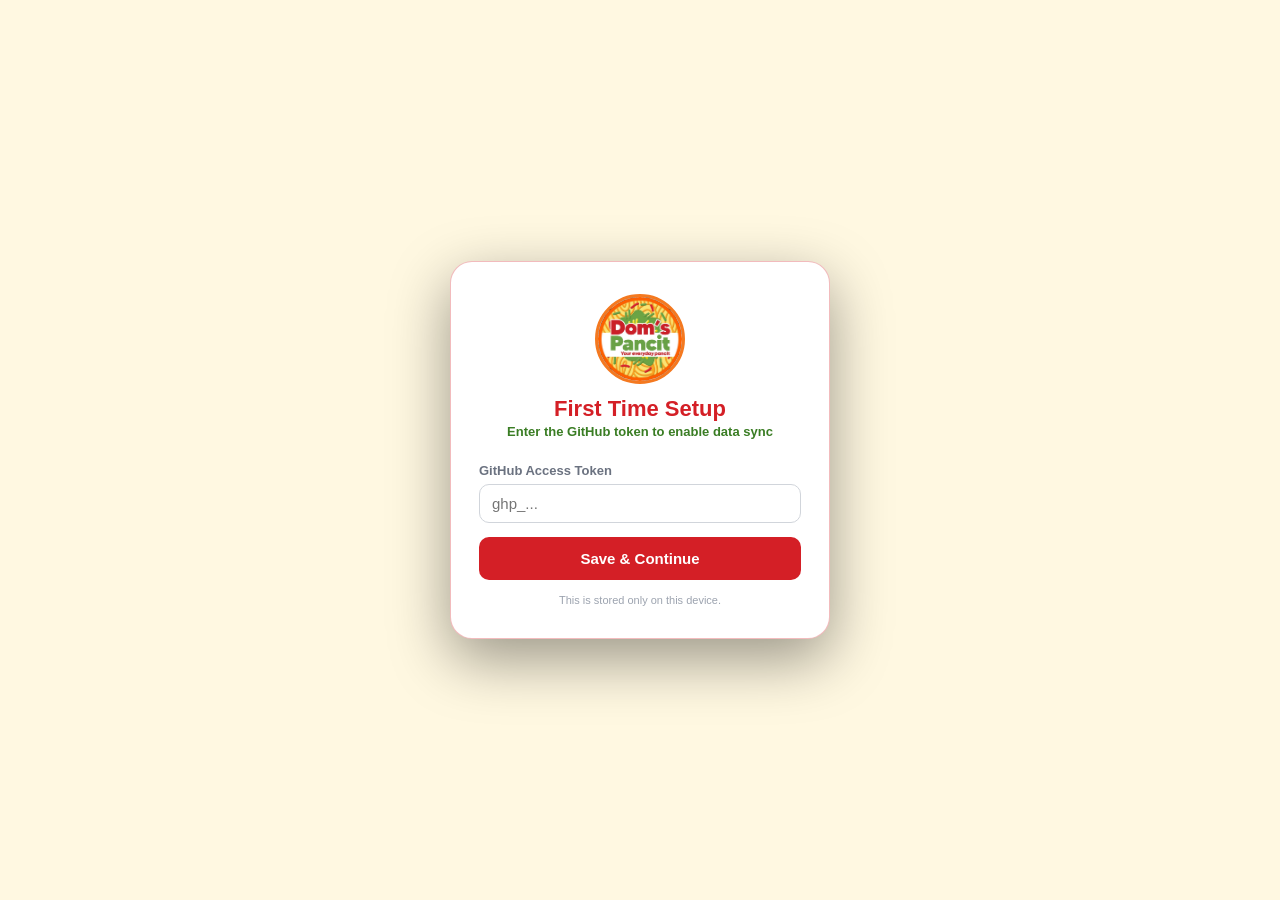
==== index.html @ 1d6b32de "Add files via upload" ====
<!DOCTYPE html>
<html lang="en">
<head>
<meta charset="UTF-8">
<meta name="viewport" content="width=device-width, initial-scale=1.0, maximum-scale=1.0">
<title>Dom's Pancit – POS System</title>
<style>
*{box-sizing:border-box;margin:0;padding:0}
:root{
  --red:#D41F26;--red-dark:#A8181E;--red-light:#FDEAEA;--red-text:#A8181E;
  --green:#3A7D24;--green-dark:#2A5C19;--green-light:#EBF5E6;--green-text:#2A5C19;
  --orange:#F47920;--orange-dark:#C75E0A;--orange-light:#FEF0E4;--orange-text:#C75E0A;
  --yellow:#FFF8E1;
  --bg:#FAFAF8;--surface:#FFFFFF;--border:#E5E7EB;--border-strong:#D1D5DB;
  --text:#1A1A1A;--text-2:#6B7280;--text-3:#9CA3AF;
  --radius:10px;--radius-lg:14px;
}
body{font-family:-apple-system,BlinkMacSystemFont,'Segoe UI',sans-serif;background:var(--bg);color:var(--text);font-size:15px;min-height:100vh}
.screen{display:none;min-height:100vh}
.screen.active{display:block}

/* LOGIN */
.login-wrap{display:flex;align-items:center;justify-content:center;min-height:100vh;padding:20px;background:var(--yellow)}
/* SPLASH SCREEN */
#screen-splash{position:fixed;inset:0;background:#e8580a;display:flex;flex-direction:column;align-items:center;justify-content:center;z-index:999}
.splash-banner{width:100%;max-width:780px;border-radius:14px;object-fit:cover;box-shadow:0 8px 40px rgba(0,0,0,.35);margin:0 auto}
.splash-login-btn{margin-top:36px;padding:16px 52px;background:#fff;color:var(--red);font-size:17px;font-weight:900;border:none;border-radius:50px;cursor:pointer;box-shadow:0 4px 20px rgba(0,0,0,.25);letter-spacing:.04em;transition:transform .15s,box-shadow .15s}
.splash-login-btn:hover{transform:scale(1.04);box-shadow:0 6px 28px rgba(0,0,0,.32)}
.splash-login-btn:active{transform:scale(.97)}

/* LOGIN MODAL OVERLAY */
.login-overlay{position:fixed;inset:0;display:none;align-items:center;justify-content:center;padding:20px;z-index:100;background:rgba(20,0,0,.55);backdrop-filter:blur(6px);opacity:0;pointer-events:none;transition:opacity .3s ease}
.login-overlay.show{display:flex;opacity:1;pointer-events:all}
.login-box{background:var(--surface);border-radius:22px;border:1.5px solid rgba(212,31,38,.3);padding:32px 28px;width:100%;max-width:380px;box-shadow:0 0 0 0 rgba(212,31,38,0),0 20px 60px rgba(0,0,0,.4);animation:none;transition:box-shadow .3s ease}
.login-overlay.show .login-box{box-shadow:0 0 30px 6px rgba(212,31,38,.35),0 20px 60px rgba(0,0,0,.4)}
.login-bg{position:fixed;inset:0;background:var(--red);z-index:0}
.login-bg-inner{position:absolute;inset:0;background:radial-gradient(circle at 60% 35%, #f47920 0%, #d41f26 45%, #8b1014 100%);opacity:.85}

.logo-img{width:90px;height:90px;border-radius:50%;object-fit:cover;border:3px solid var(--orange);display:block;margin:0 auto 12px}
.login-title{font-size:22px;font-weight:800;color:var(--red);text-align:center;margin-bottom:2px}
.login-sub{font-size:13px;color:var(--green);text-align:center;font-weight:600;margin-bottom:24px}
.role-tabs{display:flex;gap:6px;margin-bottom:20px;background:var(--bg);border-radius:var(--radius);padding:4px}
.role-tab{flex:1;padding:8px;text-align:center;font-size:13px;font-weight:600;border-radius:8px;cursor:pointer;color:var(--text-2);transition:.15s}
.role-tab.active{background:var(--surface);color:var(--red);box-shadow:0 1px 3px rgba(0,0,0,.1)}
.field{margin-bottom:14px}
.field label{display:block;font-size:13px;font-weight:600;color:var(--text-2);margin-bottom:6px}
.field select,.field input{width:100%;padding:10px 12px;border:1.5px solid var(--border-strong);border-radius:var(--radius);font-size:15px;background:var(--surface);color:var(--text);outline:none;transition:.15s}
.field select:focus,.field input:focus{border-color:var(--orange);box-shadow:0 0 0 3px rgba(244,121,32,.12)}
.btn{width:100%;padding:13px;border-radius:var(--radius);border:none;font-size:15px;font-weight:700;cursor:pointer;transition:.15s}
.btn-primary{background:var(--red);color:#fff}
.btn-primary:hover{background:var(--red-dark)}
.btn-green{background:var(--green);color:#fff}
.btn-green:hover{background:var(--green-dark)}
.btn-ghost{background:transparent;border:1.5px solid var(--border-strong);color:var(--text-2)}
.btn-ghost:hover{background:var(--bg)}
.btn-sm{width:auto;padding:8px 16px;font-size:13px;font-weight:600}
.err{font-size:13px;color:var(--red-text);background:var(--red-light);border-radius:8px;padding:8px 12px;margin-top:10px;display:none;border-left:3px solid var(--red)}

/* TOPBAR */
.topbar{background:var(--red);padding:10px 16px;display:flex;align-items:center;justify-content:space-between;position:sticky;top:0;z-index:10}
.topbar-owner{background:var(--green)}
.topbar-left{display:flex;align-items:center;gap:10px}
.topbar-logo-img{width:36px;height:36px;border-radius:50%;object-fit:cover;border:2px solid rgba(255,255,255,.5);flex-shrink:0}
.topbar-name{font-size:15px;font-weight:800;color:#fff}
.topbar-branch{font-size:12px;background:rgba(255,255,255,.2);color:#fff;padding:3px 10px;border-radius:20px;font-weight:600}
.topbar-right{display:flex;align-items:center;gap:8px}
.logout-btn{font-size:12px;color:rgba(255,255,255,.8);cursor:pointer;padding:5px 10px;border-radius:8px;border:1px solid rgba(255,255,255,.3)}
.logout-btn:hover{background:rgba(255,255,255,.15)}

/* PAGE CONTENT */
.page-content{padding:16px;max-width:700px;margin:0 auto;padding-bottom:88px}

/* TABS */
.tab-bar{display:flex;gap:0;background:var(--bg);border-radius:var(--radius);padding:4px;margin-bottom:20px;border:1px solid var(--border)}
.tab{flex:1;padding:9px 6px;text-align:center;font-size:13px;font-weight:600;border-radius:8px;cursor:pointer;color:var(--text-2);transition:.15s}
.tab.active{background:var(--surface);color:var(--red);box-shadow:0 1px 3px rgba(0,0,0,.08)}
.tab-owner.active{color:var(--green)}

/* SECTION */
.section-label{font-size:11px;font-weight:700;letter-spacing:.07em;color:var(--orange-text);text-transform:uppercase;margin:20px 0 8px;display:flex;align-items:center;gap:6px}
.section-label::before{content:'';display:inline-block;width:3px;height:12px;background:var(--orange);border-radius:2px}
.card{background:var(--surface);border:1px solid var(--border);border-radius:var(--radius-lg);padding:16px;margin-bottom:12px}
.card-title{font-size:14px;font-weight:700;margin-bottom:12px;color:var(--text)}

/* PRODUCT GRID */
.product-grid{display:grid;grid-template-columns:repeat(auto-fill,minmax(110px,1fr));gap:8px}
.prod-cell{border:1.5px solid var(--border);border-radius:var(--radius);padding:10px 8px;text-align:center;background:var(--surface);transition:.15s}
.prod-cell:focus-within{border-color:var(--orange);background:var(--orange-light)}
.prod-cell label{display:block;font-size:11px;color:var(--text-2);margin-bottom:6px;line-height:1.3;min-height:28px;font-weight:600}
.prod-cell input{width:100%;text-align:center;padding:6px 4px;border:1px solid var(--border-strong);border-radius:8px;font-size:18px;font-weight:700;color:var(--text);background:var(--bg);outline:none}
.prod-cell input:focus{border-color:var(--orange);background:var(--surface)}

/* MONEY ROW */
.money-grid{display:grid;grid-template-columns:1fr 1fr;gap:10px}
.money-field{background:var(--bg);border-radius:var(--radius);padding:10px 12px;border:1px solid var(--border)}
.money-field label{font-size:12px;color:var(--text-2);font-weight:600;display:block;margin-bottom:4px}
.money-field input{width:100%;background:transparent;border:none;font-size:18px;font-weight:700;color:var(--text);outline:none}

/* EXPENSE ROWS */
.exp-row{display:flex;align-items:center;gap:8px;margin-bottom:8px}
.exp-row input[type=text]{flex:1;padding:8px 10px;border:1px solid var(--border);border-radius:8px;font-size:14px;background:var(--surface);color:var(--text)}
.exp-row input[type=number]{width:110px;padding:8px 10px;border:1px solid var(--border);border-radius:8px;font-size:14px;background:var(--surface);color:var(--text);text-align:right}
.exp-del{width:30px;height:30px;border-radius:8px;border:1px solid var(--border);background:transparent;color:var(--text-3);cursor:pointer;font-size:18px;display:flex;align-items:center;justify-content:center;flex-shrink:0}
.exp-del:hover{background:var(--red-light);color:var(--red);border-color:var(--red)}
.add-btn{font-size:13px;color:var(--green);cursor:pointer;padding:7px 12px;border-radius:8px;border:1.5px dashed var(--green);background:var(--green-light);display:inline-block;margin-top:4px;font-weight:600}

/* SUBMIT */
.submit-bar{position:fixed;bottom:0;left:0;right:0;background:var(--surface);border-top:2px solid var(--orange-light);padding:12px 16px;z-index:10}
.submit-bar .btn{max-width:700px;margin:0 auto;display:block}

/* BILAO AUTO GRID */
.bilao-auto-grid{display:grid;grid-template-columns:repeat(4,1fr);gap:8px}
.bilao-auto-cell{background:var(--green-light);border:1px solid rgba(58,125,36,.2);border-radius:var(--radius);padding:10px 8px;text-align:center;transition:.2s}
.bilao-auto-cell.has-qty{background:var(--green-light);border-color:var(--green)}
.bac-size{font-size:12px;font-weight:700;color:var(--green-text);margin-bottom:4px}
.bac-qty{font-size:22px;font-weight:800;color:var(--green-dark)}
.bac-detail{font-size:10px;color:var(--text-2);margin-top:2px;line-height:1.3}

/* LIVE BILAO SUMMARY (old - keep for compat) */
.bilao-summary{background:var(--green-light);border:1px solid rgba(58,125,36,.2);border-radius:var(--radius);padding:10px 14px;margin-top:10px;display:none}
.bilao-summary-row{display:flex;justify-content:space-between;font-size:13px;padding:2px 0}
.bilao-summary-row.total{font-weight:700;font-size:14px;border-top:1px solid rgba(58,125,36,.2);margin-top:4px;padding-top:6px;color:var(--green-text)}

/* CHECK & BALANCE */
.check-balance-row{display:flex;gap:10px;margin-top:12px;padding-top:12px;border-top:1.5px dashed var(--border-strong);flex-wrap:wrap}
.cb-item{flex:1;min-width:100px;background:var(--bg);border-radius:var(--radius);padding:8px 12px;border:1px solid var(--border)}
.cb-label{font-size:11px;font-weight:600;color:var(--text-2);display:block;margin-bottom:3px}
.cb-val{font-size:16px;font-weight:700;color:var(--text)}
.cb-val.balanced{color:var(--green-text)}
.cb-val.unbalanced{color:var(--red-text)}
.live-totals{background:var(--yellow);border:1px solid var(--border);border-radius:var(--radius-lg);padding:14px;margin-bottom:80px}
.live-totals-title{font-size:12px;font-weight:700;color:var(--orange-text);text-transform:uppercase;letter-spacing:.05em;margin-bottom:8px}
.live-totals-grid{display:grid;grid-template-columns:1fr 1fr;gap:8px}
.live-total-item{background:var(--surface);border-radius:var(--radius);padding:8px 10px}
.live-total-lbl{font-size:11px;color:var(--text-2);font-weight:600}
.live-total-val{font-size:16px;font-weight:800;color:var(--text);margin-top:2px}

/* METRIC CARDS */
.metrics-grid{display:grid;grid-template-columns:repeat(2,1fr);gap:10px;margin-bottom:16px}
.metric-card{background:var(--surface);border:1px solid var(--border);border-radius:var(--radius-lg);padding:14px}
.metric-card.red{background:var(--red-light);border-color:rgba(212,31,38,.15)}
.metric-card.green{background:var(--green-light);border-color:rgba(58,125,36,.15)}
.metric-card.orange{background:var(--orange-light);border-color:rgba(244,121,32,.15)}
.metric-lbl{font-size:11px;font-weight:700;margin-bottom:4px;letter-spacing:.04em}
.metric-card.red .metric-lbl{color:var(--red-text)}
.metric-card.green .metric-lbl{color:var(--green-text)}
.metric-card.orange .metric-lbl{color:var(--orange-text)}
.metric-val{font-size:22px;font-weight:800;color:var(--text)}
.metric-card.red .metric-val{color:var(--red-dark)}
.metric-card.green .metric-val{color:var(--green-dark)}
.metric-card.orange .metric-val{color:var(--orange-dark)}
.metric-sub{font-size:12px;color:var(--text-3);margin-top:2px}

/* FILTER */
.filter-row{display:flex;gap:8px;flex-wrap:wrap;margin-bottom:16px}
.filter-row select,.filter-row input{padding:8px 10px;border:1.5px solid var(--border-strong);border-radius:var(--radius);font-size:13px;background:var(--surface);color:var(--text);outline:none;flex:1;min-width:110px}
.filter-row select:focus,.filter-row input:focus{border-color:var(--orange)}

/* TABLE */
.data-table{width:100%;border-collapse:collapse;font-size:13px}
.data-table th{padding:8px 10px;text-align:left;font-size:11px;font-weight:700;letter-spacing:.05em;color:var(--text-3);text-transform:uppercase;border-bottom:2px solid var(--border);background:var(--bg)}
.data-table td{padding:10px;border-bottom:1px solid var(--border)}
.data-table tr:last-child td{border-bottom:none}
.data-table tr:hover td{background:var(--yellow)}
.data-table td:last-child{text-align:right;font-weight:700}
.badge{display:inline-block;padding:3px 9px;border-radius:20px;font-size:11px;font-weight:700}
.badge-red{background:var(--red-light);color:var(--red-text)}
.badge-green{background:var(--green-light);color:var(--green-text)}
.badge-orange{background:var(--orange-light);color:var(--orange-text)}

/* BAR CHART */
.bar-chart{margin-top:4px}
.bar-row{display:flex;align-items:center;gap:8px;margin-bottom:9px}
.bar-label{font-size:12px;color:var(--text-2);width:95px;flex-shrink:0;overflow:hidden;text-overflow:ellipsis;white-space:nowrap;font-weight:600}
.bar-track{flex:1;height:22px;background:var(--bg);border-radius:20px;overflow:hidden;border:1px solid var(--border)}
.bar-fill{height:100%;background:linear-gradient(90deg,var(--green),var(--orange));border-radius:20px;transition:.4s}
.bar-val{font-size:12px;font-weight:700;color:var(--text-2);width:54px;text-align:right;flex-shrink:0}

/* SUMMARY */
.summary-row{display:flex;justify-content:space-between;padding:8px 0;border-bottom:1px solid var(--border);font-size:14px}
.summary-row:last-child{border-bottom:none}
.summary-row.total{font-weight:800;font-size:15px;color:var(--red)}
.summary-row .lbl{color:var(--text-2);font-weight:500}
.summary-row.total .lbl{color:var(--red)}

/* MODAL */
.modal-overlay{position:fixed;inset:0;background:rgba(0,0,0,.5);z-index:100;display:none;align-items:center;justify-content:center;padding:20px}
.modal-overlay.show{display:flex}
.modal{background:var(--surface);border-radius:20px;padding:28px 24px;width:100%;max-width:340px;text-align:center;border-top:4px solid var(--green)}
.modal-icon{width:60px;height:60px;border-radius:50%;background:var(--green-light);margin:0 auto 16px;display:flex;align-items:center;justify-content:center;border:2px solid var(--green)}
.modal-icon svg{width:28px;height:28px;stroke:var(--green);fill:none;stroke-width:3;stroke-linecap:round;stroke-linejoin:round}
.modal-title{font-size:20px;font-weight:800;color:var(--green);margin-bottom:6px}
.modal-sub{font-size:14px;color:var(--text-2);margin-bottom:20px;line-height:1.5}

/* RANGE TABS */
.range-tabs{display:flex;gap:6px;flex-wrap:wrap;margin-bottom:12px}
.range-tab{padding:7px 14px;border-radius:20px;font-size:13px;font-weight:600;cursor:pointer;border:1.5px solid var(--border-strong);color:var(--text-2);background:var(--surface)}
.range-tab.active{background:var(--red);color:#fff;border-color:var(--red)}

/* DASHBOARD BRANCH FILTER */
.dbf-btn{padding:6px 14px;border-radius:20px;font-size:13px;font-weight:600;cursor:pointer;border:1.5px solid var(--border-strong);color:var(--text-2);background:var(--surface);transition:.15s}
.dbf-btn:hover{border-color:var(--green);color:var(--green)}
.dbf-active{background:var(--green)!important;color:#fff!important;border-color:var(--green)!important}

/* BRANCH CARDS */
.branch-cards{display:grid;grid-template-columns:repeat(auto-fill,minmax(180px,1fr));gap:10px;margin-bottom:16px}
.branch-card{background:var(--surface);border:1.5px solid var(--border);border-radius:var(--radius-lg);padding:14px;transition:.15s}
.branch-card:hover{border-color:var(--orange);box-shadow:0 2px 12px rgba(244,121,32,.1)}
.branch-dot{width:10px;height:10px;border-radius:50%;margin-bottom:8px}
.branch-dot-0{background:var(--red)}
.branch-dot-1{background:var(--green)}
.branch-dot-2{background:var(--orange)}
.branch-name{font-size:14px;font-weight:700;margin-bottom:4px}
.branch-sales{font-size:20px;font-weight:800;color:var(--green-dark)}
.branch-sub{font-size:12px;color:var(--text-2)}

/* EMPTY */
.empty{text-align:center;padding:40px 20px;color:var(--text-3)}
.empty-icon{font-size:40px;margin-bottom:10px}
.empty-text{font-size:14px;font-weight:500}

/* TOP RANKS */
.top-item{display:flex;align-items:center;gap:10px;padding:10px 0;border-bottom:1px solid var(--border)}
.top-item:last-child{border-bottom:none}
.top-rank{width:26px;height:26px;border-radius:50%;display:flex;align-items:center;justify-content:center;font-size:12px;font-weight:800;flex-shrink:0}
.rank-1{background:#FFD700;color:#7D5800}
.rank-2{background:#E5E7EB;color:#374151}
.rank-3{background:#FDBA74;color:#7C3B00}
.rank-r{background:var(--bg);color:var(--text-2)}
.top-name{flex:1;font-size:14px;font-weight:600}
.top-qty{font-size:13px;color:var(--text-2)}
.top-rev{font-size:14px;font-weight:800;color:var(--green-dark)}

/* DIVIDER */
.divider{height:1px;background:var(--border);margin:16px 0}

@media(max-width:480px){
  .metrics-grid{grid-template-columns:1fr 1fr}
  .product-grid{grid-template-columns:repeat(3,1fr)}
  .money-grid{grid-template-columns:1fr}
  .branch-cards{grid-template-columns:1fr 1fr}
}

/* SETTINGS SUB-TABS */
.stab{padding:7px 14px;border-radius:20px;font-size:13px;font-weight:600;cursor:pointer;border:1.5px solid var(--border-strong);color:var(--text-2);background:var(--surface);transition:.15s}
.stab:hover{border-color:var(--green);color:var(--green-text)}
.stab-active{background:var(--green)!important;color:#fff!important;border-color:var(--green)!important}
.ptab{padding:6px 14px;border-radius:20px;font-size:13px;font-weight:600;cursor:pointer;border:1.5px solid var(--border-strong);color:var(--text-2);background:var(--surface);transition:.15s}
.ptab-active{background:var(--orange)!important;color:#fff!important;border-color:var(--orange)!important}
.config-row{display:flex;align-items:center;gap:10px;padding:10px 0;border-bottom:1px solid var(--border);font-size:13px}
.config-row:last-child{border-bottom:none}
.config-row .name{flex:1;font-weight:700}
.config-row .detail{color:var(--text-2);font-size:12px;min-width:80px;text-align:right}
.config-row .acts{display:flex;gap:6px;flex-shrink:0}
.config-row .acts button{padding:4px 10px;font-size:12px;font-weight:600;border-radius:6px;cursor:pointer;border:1px solid var(--border)}
</style>
</head>
<body>

<!-- SPLASH SCREEN -->
<div id="screen-splash">
  <img class="splash-banner" src="[data-uri]" alt="Dom's Pancit">
  <button class="splash-login-btn" onclick="openLogin()">🔐 Log In</button>
</div>

<!-- TOKEN SETUP SCREEN -->
<div class="screen" id="screen-token">
<div class="login-wrap">
<div class="login-box">
  <img class="logo-img" src="[data-uri]" alt="Dom's Pancit">
  <div class="login-title">First Time Setup</div>
  <div class="login-sub">Enter the GitHub token to enable data sync</div>
  <div class="field">
    <label>GitHub Access Token</label>
    <input type="password" id="setup-token" placeholder="ghp_...">
  </div>
  <div class="err" id="token-err">Invalid token. Please try again.</div>
  <button class="btn btn-primary" onclick="saveToken()">Save & Continue</button>
  <p style="font-size:11px;color:var(--text-3);text-align:center;margin-top:14px">This is stored only on this device.</p>
</div>
</div>
</div>

<!-- LOGIN -->
<div id="screen-login" style="display:none">
<div class="login-bg"><div class="login-bg-inner"></div></div>
<div class="login-overlay" id="login-overlay">
<div class="login-box">
  <img class="logo-img" src="[data-uri]" alt="Dom's Pancit">
  <div class="login-title">Dom's Pancit</div>
  <div class="login-sub">Your everyday pancit</div>
  <div class="role-tabs">
    <div class="role-tab active" onclick="setRole('staff',this)">Staff</div>
    <div class="role-tab" onclick="setRole('owner',this)">Owner</div>
  </div>
  <div id="staff-fields">
    <div class="field">
      <label>Username</label>
      <input type="text" id="staff-username" placeholder="Enter your username" onkeydown="if(event.key==='Enter')doLogin()">
    </div>
    <div class="field">
      <label>PIN</label>
      <input type="password" id="staff-pin" placeholder="Enter your PIN" maxlength="6" inputmode="numeric" onkeydown="if(event.key==='Enter')doLogin()">
    </div>
  </div>
  <div id="owner-fields" style="display:none">
    <div class="field">
      <label>Username</label>
      <input type="text" id="owner-username" placeholder="Enter owner username" onkeydown="if(event.key==='Enter')doLogin()">
    </div>
    <div class="field">
      <label>PIN <span style="font-weight:400;font-size:11px;color:var(--text-3)">(or legacy password if no accounts set up)</span></label>
      <input type="password" id="owner-pass" placeholder="Enter PIN or password" maxlength="20" inputmode="numeric" onkeydown="if(event.key==='Enter')doLogin()">
    </div>
  </div>
  <div class="err" id="login-err">Incorrect PIN or password.</div>
  <button class="btn btn-primary" onclick="doLogin()" style="margin-top:4px">Sign In</button>
</div>

<!-- STAFF SCREEN -->
<div class="screen" id="screen-staff">
  <div class="topbar">
    <div class="topbar-left">
      <img class="topbar-logo-img" src="[data-uri]" alt="logo">
      <div>
        <div class="topbar-name">Dom's Pancit</div>
      </div>
      <div class="topbar-branch" id="staff-branch-label">Branch</div>
    </div>
    <div class="topbar-right">
      <span style="font-size:12px;color:rgba(255,255,255,.75)" id="staff-date-label"></span>
      <div class="logout-btn" onclick="logout()">Sign out</div>
    </div>
  </div>
  <div class="page-content">
    <div class="tab-bar">
      <div class="tab active" onclick="staffTab('entry',this)">Daily Entry</div>
      <div class="tab" onclick="staffTab('history',this)">My Reports</div>
    </div>
    <div id="staff-entry">
      <div class="section-label">Date of Sales & Guest Count</div>
      <div class="card">
        <div class="money-grid">
          <div class="money-field"><label>Date of Sales</label><input type="date" id="sales-date"></div>
          <div class="money-field"><label>Number of Guests</label><input type="number" id="guest-count" placeholder="0" inputmode="numeric" oninput="updateLiveTotals()"></div>
        </div>
      </div>

      <div class="section-label">Noodle & Pasta</div>
      <div class="card">
        <p style="font-size:12px;color:var(--text-2);margin-bottom:10px">Enter quantities per size — Bilao counts & revenue are computed automatically.</p>
        <div class="product-grid" id="noodle-grid"></div>
      </div>

      <div class="section-label">🧺 Bilao Orders <span style="font-size:11px;font-weight:400;color:var(--text-2)">(auto-computed from noodle sizes above)</span></div>
      <div class="card">
        <div class="bilao-auto-grid" id="bilao-auto-grid">
          <div class="bilao-auto-cell" id="bac-S"><div class="bac-size">Bilao S</div><div class="bac-qty" id="bac-qty-S">0 pcs</div><div class="bac-detail" id="bac-detail-S">—</div></div>
          <div class="bilao-auto-cell" id="bac-M"><div class="bac-size">Bilao M</div><div class="bac-qty" id="bac-qty-M">0 pcs</div><div class="bac-detail" id="bac-detail-M">—</div></div>
          <div class="bilao-auto-cell" id="bac-L"><div class="bac-size">Bilao L</div><div class="bac-qty" id="bac-qty-L">0 pcs</div><div class="bac-detail" id="bac-detail-L">—</div></div>
          <div class="bilao-auto-cell" id="bac-XL"><div class="bac-size">Bilao XL</div><div class="bac-qty" id="bac-qty-XL">0 pcs</div><div class="bac-detail" id="bac-detail-XL">—</div></div>
        </div>
        <div style="margin-top:10px;padding-top:10px;border-top:1px solid var(--border);display:flex;justify-content:space-between;font-size:13px">
          <span>Total Bilaos: <strong id="bac-total-qty">0 pcs</strong></span>
          <span>PCK Revenue: <strong id="bac-pck-total" style="color:var(--green-text)">₱0</strong></span>
          <span>Food Cost: <strong id="bac-cost-total" style="color:var(--red-text)">₱0</strong></span>
        </div>
      </div>

      <div class="section-label">Add-ons & Others</div>
      <div class="card"><div class="product-grid" id="addon-grid"></div></div>

      <div class="section-label">Payment Breakdown</div>
      <div class="card">
        <p style="font-size:12px;color:var(--text-2);margin-bottom:12px">VAT Sales = total walk-in sales tally. Cash on Hand = actual cash to turn over to owner.</p>
        <div class="money-grid">
          <div class="money-field"><label>VAT Sales – Walk-In (₱)</label><input type="number" id="vat-sales" placeholder="0.00" inputmode="decimal" oninput="onPaymentChange()"></div>
          <div class="money-field"><label>Cash on Hand (₱)</label><input type="number" id="cash-hand" placeholder="0.00" inputmode="decimal" oninput="onPaymentChange()"></div>
          <div class="money-field"><label>GCash (₱)</label><input type="number" id="gcash" placeholder="0.00" inputmode="decimal" oninput="onPaymentChange()"></div>
          <div class="money-field"><label>GrabFood (₱)</label><input type="number" id="grabfood" placeholder="0.00" inputmode="decimal" oninput="onPaymentChange()"></div>
          <div class="money-field"><label>FoodPanda (₱)</label><input type="number" id="foodpanda" placeholder="0.00" inputmode="decimal" oninput="onPaymentChange()"></div>
        </div>
        <div class="check-balance-row" id="check-balance-row">
          <div class="cb-item">
            <span class="cb-label">Cash Sum (Exp + Cash)</span>
            <span class="cb-val" id="cb-cash-sum">₱0</span>
          </div>
          <div class="cb-item">
            <span class="cb-label">Check &amp; Balance</span>
            <span class="cb-val" id="cb-balance" style="font-weight:800">₱0</span>
          </div>
          <div class="cb-item">
            <span class="cb-label">Cash After VAT</span>
            <span class="cb-val" id="cb-cash-after-vat">₱0</span>
          </div>
        </div>
      </div>

      <div class="section-label">Expenses</div>
      <div class="card">
        <div id="exp-list"></div>
        <div class="add-btn" onclick="addExpRow('exp-list')">+ Add expense</div>
      </div>

      <div class="section-label">Misc Expenses</div>
      <div class="card">
        <div id="misc-list"></div>
        <div class="add-btn" onclick="addExpRow('misc-list')">+ Add misc expense</div>
      </div>

      <div class="section-label">Top Sellers (Optional)</div>
      <div class="field">
        <label>🥇 #1 Top Seller</label>
        <input id="top1" type="text" placeholder="Auto-filled from quantities above" oninput="this.dataset.manual=1">
      </div>
      <div class="field">
        <label>🥈 #2 Top Seller</label>
        <input id="top2" type="text" placeholder="Auto-filled from quantities above" oninput="this.dataset.manual=1">
      </div>
      <div class="field">
        <label>🥉 #3 Top Seller</label>
        <input id="top3" type="text" placeholder="Auto-filled from quantities above" oninput="this.dataset.manual=1">
      </div>

    </div>

    <div id="staff-history" style="display:none">
      <div class="filter-row">
        <input type="month" id="hist-month" style="flex:1">
      </div>
      <div id="staff-hist-content"></div>
    </div>
  </div>
  <div class="submit-bar">
    <button class="btn btn-primary" onclick="submitEntry()">Submit Daily Report</button>
  </div>
</div>

<!-- OWNER SCREEN -->
<div class="screen" id="screen-owner">
  <div class="topbar topbar-owner">
    <div class="topbar-left">
      <img class="topbar-logo-img" src="[data-uri]" alt="logo">
      <div><div class="topbar-name">Dom's Pancit</div></div>
      <span style="font-size:12px;background:rgba(255,255,255,.2);color:#fff;padding:3px 10px;border-radius:20px;font-weight:600">Owner</span>
    </div>
    <div class="topbar-right">
      <div class="logout-btn" onclick="logout()">Sign out</div>
    </div>
  </div>
  <div class="page-content">
    <div class="tab-bar">
      <div class="tab tab-owner active" onclick="ownerTab('dashboard',this)">Dashboard</div>
      <div class="tab tab-owner" onclick="ownerTab('reports',this)">Reports</div>
      <div class="tab tab-owner" onclick="ownerTab('products',this)">Products</div>
      <div class="tab tab-owner" onclick="ownerTab('settings',this)">⚙ Settings</div>
    </div>

    <div id="owner-dashboard">
      <div class="range-tabs">
        <div class="range-tab active" onclick="setRange('today',this)">Today</div>
        <div class="range-tab" onclick="setRange('week',this)">This Week</div>
        <div class="range-tab" onclick="setRange('month',this)">This Month</div>
        <div class="range-tab" onclick="setRange('year',this)">This Year</div>
        <div class="range-tab" onclick="setRange('custom',this)">Custom</div>
      </div>
      <div id="custom-range" style="display:none;margin-bottom:12px">
        <div class="filter-row">
          <input type="date" id="range-from">
          <input type="date" id="range-to">
          <button class="btn btn-green btn-sm" onclick="applyRange()">Apply</button>
        </div>
      </div>
      <!-- Branch filter -->
      <div style="display:flex;gap:6px;flex-wrap:wrap;margin-bottom:4px">
        <button id="dbf-all" class="dbf-btn dbf-active" onclick="setDashBranch('all',this)">All Branches</button>
        <button id="dbf-Fairview" class="dbf-btn" onclick="setDashBranch('Fairview',this)">Fairview</button>
        <button id="dbf-Zabarte" class="dbf-btn" onclick="setDashBranch('Zabarte',this)">Zabarte</button>
        <button id="dbf-Don Jose" class="dbf-btn" onclick="setDashBranch('Don Jose',this)">Don Jose</button>
      </div>
      <div class="section-label">Branches</div>
      <div class="branch-cards" id="branch-summary-cards"></div>
      <div class="section-label">Overall</div>
      <div class="metrics-grid" id="overall-metrics"></div>
      <div class="section-label">Top Products</div>
      <div class="card"><div class="bar-chart" id="top-products-chart"></div></div>
      <div class="section-label">Recent Entries</div>
      <div class="card" style="padding:0;overflow:hidden;overflow-x:auto">
        <table class="data-table">
          <thead><tr><th>Date</th><th>Branch</th><th style="text-align:right">VAT Sales</th><th style="text-align:right">Gross</th><th style="text-align:right">Guests</th><th style="text-align:right">Avg Chk</th><th style="text-align:right">Net PRF</th><th style="text-align:right">TTS</th><th style="text-align:right">LPG</th><th style="text-align:right">Chk Bal</th><th style="text-align:center">Edit</th></tr></thead>
          <tbody id="recent-tbody"></tbody>
        </table>
      </div>
    </div>

    <div id="owner-reports" style="display:none">
      <div class="filter-row">
        <select id="report-branch">
          <option value="all">All Branches</option>
          <option>Fairview</option><option>Zabarte</option><option>Don Jose</option>
        </select>
        <input type="month" id="report-month">
      </div>
      <div id="report-content"></div>
    </div>

    <div id="owner-products" style="display:none">
      <div class="filter-row">
        <select id="prod-branch-filter">
          <option value="all">All Branches</option>
          <option>Fairview</option><option>Zabarte</option><option>Don Jose</option>
        </select>
        <input type="month" id="prod-month">
      </div>
      <div class="card"><div class="bar-chart" id="product-sales-chart"></div></div>
      <div id="product-table-wrap" style="margin-top:12px"></div>
    </div>

    <div id="owner-settings" style="display:none">
      <!-- Settings Sub-Tabs -->
      <div style="display:flex;gap:6px;flex-wrap:wrap;margin-bottom:16px">
        <button id="stab-users" class="stab stab-active" onclick="settingsTab('users',this)">👥 Users</button>
        <button id="stab-branches" class="stab" onclick="settingsTab('branches',this)">🏪 Branches</button>
        <button id="stab-products" class="stab" onclick="settingsTab('products',this)">🍜 Products</button>
        <button id="stab-bilao" class="stab" onclick="settingsTab('bilao',this)">📦 Bilao Sizes</button>
        <button id="stab-brand" class="stab" onclick="settingsTab('brand',this)">🖼 Brand</button>
      </div>

      <!-- USERS TAB -->
      <div id="stab-users-content">
        <div class="section-label">Owner Accounts</div>
        <div class="card">
          <div id="owner-accounts-list"></div>
          <button class="btn btn-green" onclick="showAddUser('owner')" style="margin-top:10px;width:100%">+ Add Owner Account</button>
        </div>
        <div class="section-label" style="margin-top:16px">Staff Accounts</div>
        <div class="card">
          <div id="staff-accounts-list"></div>
          <button class="btn btn-green" onclick="showAddUser('staff')" style="margin-top:10px;width:100%">+ Add Staff Account</button>
        </div>
        <div class="card" id="add-user-form" style="display:none">
          <div style="font-size:14px;font-weight:700;margin-bottom:12px" id="add-user-title">New Account</div>
          <input type="hidden" id="new-user-role" value="staff">
          <div class="field"><label>Username</label><input type="text" id="new-user-name" placeholder="e.g. maria_fv"></div>
          <div class="field"><label>PIN (4–6 digits)</label><input type="password" id="new-user-pin" placeholder="4-6 digits" maxlength="6" inputmode="numeric"></div>
          <div class="field" id="new-user-branch-field">
            <label>Branch</label>
            <select id="new-user-branch"><option value="">Select branch...</option></select>
          </div>
          <div class="err" id="add-user-err" style="display:none"></div>
          <div style="display:flex;gap:8px;margin-top:8px">
            <button class="btn btn-primary" onclick="addUser()" style="flex:1">Save Account</button>
            <button class="btn btn-ghost" onclick="hideAddUser()" style="flex:1">Cancel</button>
          </div>
        </div>
      </div>

      <!-- BRANCHES TAB -->
      <div id="stab-branches-content" style="display:none">
        <div class="section-label">Branch Setup</div>
        <div class="card"><div id="branches-list"></div></div>
        <div class="card" id="add-branch-form">
          <div style="font-size:14px;font-weight:700;margin-bottom:12px">➕ Add / Edit Branch</div>
          <div class="field"><label>Branch Name</label><input type="text" id="nb-name" placeholder="e.g. Caloocan"></div>
          <div class="field"><label>OHD (Overhead / day ₱)</label><input type="number" id="nb-ohd" placeholder="4000"></div>
          <input type="hidden" id="nb-edit-id">
          <div class="err" id="nb-err" style="display:none"></div>
          <div style="display:flex;gap:8px;margin-top:8px">
            <button class="btn btn-primary" onclick="saveBranch()" style="flex:1">Save Branch</button>
            <button class="btn btn-ghost" onclick="resetBranchForm()" style="flex:1">Clear</button>
          </div>
        </div>
      </div>

      <!-- PRODUCTS TAB -->
      <div id="stab-products-content" style="display:none">
        <div style="display:flex;gap:6px;flex-wrap:wrap;margin-bottom:10px">
          <button class="ptab ptab-active" id="ptab-noodle" onclick="prodTab('noodle',this)">Noodles</button>
          <button class="ptab" id="ptab-addon" onclick="prodTab('addon',this)">Add-ons</button>
        </div>
        <div class="section-label" id="prod-section-lbl">Noodle Products — PHN (Selling Price)</div>
        <div class="card"><div id="products-list"></div></div>
        <div class="card" id="add-prod-form">
          <div style="font-size:14px;font-weight:700;margin-bottom:12px">➕ Add / Edit Product</div>
          <input type="hidden" id="np-edit-id">
          <input type="hidden" id="np-cat" value="noodle">
          <div style="display:grid;grid-template-columns:1fr 1fr;gap:0 12px">
            <div class="field"><label>Product ID / Code</label><input type="text" id="np-id" placeholder="e.g. MIKI-XXL"></div>
            <div class="field"><label>Display Name</label><input type="text" id="np-name" placeholder="e.g. Miki XXL"></div>
            <div class="field"><label>PHN — Selling Price (₱)</label><input type="number" id="np-phn" placeholder="0"></div>
            <div class="field" id="np-pck-field"><label>PCK — Packaging Cost (₱)</label><input type="number" id="np-pck" placeholder="0"></div>
          </div>
          <div class="err" id="np-err" style="display:none"></div>
          <div style="display:flex;gap:8px;margin-top:8px">
            <button class="btn btn-primary" onclick="saveProduct()" style="flex:1">Save Product</button>
            <button class="btn btn-ghost" onclick="resetProdForm()" style="flex:1">Clear</button>
          </div>
        </div>
      </div>

      <!-- BILAO SIZES TAB -->
      <div id="stab-bilao-content" style="display:none">
        <div class="section-label">Bilao Packaging &amp; Cost per Size</div>
        <div class="card"><div id="bilao-list"></div></div>
        <div style="background:var(--yellow);border-radius:10px;padding:10px 14px;margin-bottom:10px;font-size:12px;color:var(--text-2)">
          ℹ️ PCK = packaging cost per bilao (e.g. box). Cost = raw materials cost (noodle + ingredients per bilao).
        </div>
      </div>

      <!-- BRAND TAB -->
      <div id="stab-brand-content" style="display:none">
        <div class="section-label">Brand Photo / Logo</div>
        <div class="card" style="display:flex;align-items:center;gap:16px;flex-wrap:wrap">
          <div><img id="brand-avatar" src="" alt="Logo" style="width:72px;height:72px;border-radius:50%;object-fit:cover;border:3px solid var(--orange);display:none"><div id="brand-avatar-placeholder" style="width:72px;height:72px;border-radius:50%;background:var(--orange);display:flex;align-items:center;justify-content:center;font-size:28px">🏪</div></div>
          <div style="flex:1">
            <label style="cursor:pointer;display:inline-block;padding:8px 16px;background:var(--orange);color:#fff;border-radius:8px;font-size:13px;font-weight:700">📷 Upload Image<input type="file" accept="image/*" style="display:none" onchange="uploadBrandPhoto(this)"></label>
            <button class="btn" style="margin-left:8px;padding:8px 14px;font-size:13px" onclick="removeBrandPhoto()">Remove</button>
          </div>
        </div>
      </div>
    </div>
  </div>
</div>

<!-- SUCCESS MODAL -->
<div class="modal-overlay" id="success-modal">
  <div class="modal">
    <div class="modal-icon"><svg viewBox="0 0 24 24"><polyline points="20 6 9 17 4 12"/></svg></div>
    <div class="modal-title">Submitted!</div>
    <div class="modal-sub" id="modal-sub-text">Daily report saved successfully.</div>
    <button class="btn btn-green" onclick="closeModal()">Done</button>
  </div>
</div>

<!-- EDIT ENTRY MODAL -->
<div class="modal-overlay" id="edit-modal" style="z-index:200;align-items:flex-start;padding:0">
  <div style="background:var(--surface);width:100%;max-width:520px;margin:0 auto;border-radius:0 0 20px 20px;max-height:100vh;overflow-y:auto;padding:20px 20px 32px;border-bottom:3px solid var(--orange)">
    <div style="display:flex;justify-content:space-between;align-items:center;margin-bottom:16px">
      <div style="font-size:17px;font-weight:800">✏️ Edit Entry</div>
      <button onclick="closeEditModal()" style="border:none;background:var(--bg);border-radius:8px;width:34px;height:34px;font-size:20px;cursor:pointer;color:var(--text-2)">✕</button>
    </div>
    <div id="edit-modal-body"></div>
  </div>
</div>

<script>


function saveToken(){
  const t = document.getElementById('setup-token').value.trim();
  if(!t.startsWith('ghp_')){ document.getElementById('token-err').style.display='block'; return; }
  localStorage.setItem('doms_gh_token', t);
  document.querySelectorAll('.screen').forEach(s=>s.classList.remove('active'));
  document.getElementById('screen-login').style.display='block';
  document.getElementById('login-overlay').classList.add('show');
}

const GITHUB_USER = 'domspancit';
const GITHUB_REPO = 'domspancit.github.io';
const DATA_FILE = 'data.json';
function getToken(){ return localStorage.getItem('doms_gh_token')||''; }

async function ghGet() {
  try {
    const r = await fetch(`https://api.github.com/repos/${GITHUB_USER}/${GITHUB_REPO}/contents/${DATA_FILE}`, {
      headers: { 'Authorization': 'token ' + getToken(), 'Accept': 'application/vnd.github.v3+json' }
    });
    if (r.status === 404) return { entries: [] };
    const j = await r.json();
    const content = JSON.parse(atob(j.content.replace(/\n/g, '')));
    return { data: content, sha: j.sha };
  } catch(e) { return { entries: [] }; }
}

async function ghSave(dataObj) {
  const existing = await ghGet();
  // Merge with existing to avoid overwriting other keys
  const merged = Object.assign({}, existing.data||{}, dataObj);
  const content = btoa(unescape(encodeURIComponent(JSON.stringify(merged, null, 2))));
  const body = { message: 'Update data', content };
  if (existing.sha) body.sha = existing.sha;
  const r = await fetch(`https://api.github.com/repos/${GITHUB_USER}/${GITHUB_REPO}/contents/${DATA_FILE}`, {
    method: 'PUT',
    headers: { 'Authorization': 'token ' + getToken(), 'Content-Type': 'application/json' },
    body: JSON.stringify(body)
  });
  return r.ok;
}

async function saveEntry(entry) {
  showSaving(true);
  const { data } = await ghGet();
  const entries = data?.entries || [];
  entries.push(entry);
  const ok = await ghSave({ entries });
  showSaving(false);
  if (!ok) { alert('Save failed. Check your connection.'); return false; }
  localStorage.setItem('doms_entries_cache', JSON.stringify(entries));
  return true;
}

async function getEntries() {
  try {
    const { data } = await ghGet();
    const entries = data?.entries || [];
    localStorage.setItem('doms_entries_cache', JSON.stringify(entries));
    return entries;
  } catch(e) {
    const cached = localStorage.getItem('doms_entries_cache');
    return cached ? JSON.parse(cached) : [];
  }
}

function showSaving(on) {
  let el = document.getElementById('saving-indicator');
  if (!el) {
    el = document.createElement('div');
    el.id = 'saving-indicator';
    el.style.cssText = 'position:fixed;top:0;left:0;right:0;background:#F47920;color:#fff;text-align:center;padding:8px;font-size:13px;font-weight:700;z-index:999;display:none';
    el.textContent = 'Syncing to database...';
    document.body.appendChild(el);
  }
  el.style.display = on ? 'block' : 'none';
}

// ── CONFIG DEFAULTS (overridden by GitHub data.json) ─────
const DEFAULT_BRANCHES=[{id:'br-01',name:'Fairview',ohd:4300},{id:'br-02',name:'Zabarte',ohd:3200},{id:'br-03',name:'Don Jose',ohd:4000}];
const DEFAULT_PRODUCTS=[
  {id:'BG-S',cat:'noodle',name:'BG-S',phn:156},{id:'BG-M',cat:'noodle',name:'BG-M',phn:284},{id:'BG-L',cat:'noodle',name:'BG-L',phn:414},{id:'BG-XL',cat:'noodle',name:'BG-XL',phn:549},
  {id:'MIKI-S',cat:'noodle',name:'MIKI-S',phn:164},{id:'MIKI-M',cat:'noodle',name:'MIKI-M',phn:300},{id:'MIKI-L',cat:'noodle',name:'MIKI-L',phn:438},{id:'MIKI-XL',cat:'noodle',name:'MIKI-XL',phn:581},
  {id:'PALABOK-S',cat:'noodle',name:'PALABOK-S',phn:166},{id:'PALABOK-M',cat:'noodle',name:'PALABOK-M',phn:305},{id:'PALABOK-L',cat:'noodle',name:'PALABOK-L',phn:445},{id:'PALABOK-XL',cat:'noodle',name:'PALABOK-XL',phn:581},
  {id:'PC-M',cat:'noodle',name:'PC-M',phn:260},{id:'PC-L',cat:'noodle',name:'PC-L',phn:488},
  {id:'SPAG-S',cat:'noodle',name:'SPAG-S',phn:190},{id:'SPAG-M',cat:'noodle',name:'SPAG-M',phn:344},{id:'SPAG-L',cat:'noodle',name:'SPAG-L',phn:534},{id:'SPAG-XL',cat:'noodle',name:'SPAG-XL',phn:688},
  {id:'MAC-S',cat:'noodle',name:'MAC-S',phn:190},{id:'MAC-M',cat:'noodle',name:'MAC-M',phn:344},{id:'MAC-L',cat:'noodle',name:'MAC-L',phn:534},{id:'MAC-XL',cat:'noodle',name:'MAC-XL',phn:688},
  {id:'LUGLOG-S',cat:'noodle',name:'LUGLOG-S',phn:210},{id:'LUGLOG-M',cat:'noodle',name:'LUGLOG-M',phn:365},{id:'LUGLOG-L',cat:'noodle',name:'LUGLOG-L',phn:521},{id:'LUGLOG-XL',cat:'noodle',name:'LUGLOG-XL',phn:697},
  {id:'P SISIG-S',cat:'noodle',name:'P SISIG-S',phn:218},{id:'P SISIG-M',cat:'noodle',name:'P SISIG-M',phn:408},{id:'P SISIG-L',cat:'noodle',name:'P SISIG-L',phn:600},{id:'P SISIG-XL',cat:'noodle',name:'P SISIG-XL',phn:797},
  {id:'JAPCHAE-S',cat:'noodle',name:'JAPCHAE-S',phn:300},{id:'JAPCHAE-M',cat:'noodle',name:'JAPCHAE-M',phn:600},
  {id:'BILAO-S',cat:'bilao',name:'Bilao S',pck:40,cost:25},{id:'BILAO-M',cat:'bilao',name:'Bilao M',pck:46,cost:29},{id:'BILAO-L',cat:'bilao',name:'Bilao L',pck:53,cost:35},{id:'BILAO-XL',cat:'bilao',name:'Bilao XL',pck:63,cost:40},
  {id:'FRIED CX',cat:'addon',name:'Fried CX',phn:220,pck:20},{id:'LUMPIA-PORK',cat:'addon',name:'Lumpia Pork',phn:145,pck:20},{id:'LUMPIA-CHICKEN',cat:'addon',name:'Lumpia Chicken',phn:145,pck:20},
  {id:'LUMPIA-FISH',cat:'addon',name:'Lumpia Fish',phn:145,pck:20},{id:'LUMPIA-SPICY',cat:'addon',name:'Lumpia Spicy',phn:145,pck:20},{id:'CORDON',cat:'addon',name:'Cordon',phn:160,pck:20},
  {id:'PORKS SISIG',cat:'addon',name:'Porks Sisig',phn:120,pck:10},{id:'PUTO',cat:'addon',name:'Puto',phn:30,pck:10},{id:'PICHI',cat:'addon',name:'Pichi',phn:50,pck:10},
  {id:'LECHE FLAN',cat:'addon',name:'Leche Flan',phn:60,pck:10},{id:'GULAMAN',cat:'addon',name:'Gulaman',phn:40,pck:25},
  {id:'WATER',cat:'addon',name:'Water',phn:13},{id:'COKE',cat:'addon',name:'Coke',phn:38},{id:'KOPIKO',cat:'addon',name:'Kopiko',phn:19}
];
const DEFAULT_BILAO_SIZES={
  S:{pck:40,cost:25,noodles:['BG-S','MIKI-S','PALABOK-S','SPAG-S','MAC-S','LUGLOG-S','P SISIG-S','JAPCHAE-S']},
  M:{pck:46,cost:29,noodles:['BG-M','MIKI-M','PALABOK-M','PC-M','SPAG-M','MAC-M','LUGLOG-M','P SISIG-M','JAPCHAE-M']},
  L:{pck:53,cost:35,noodles:['BG-L','MIKI-L','PALABOK-L','PC-L','SPAG-L','MAC-L','LUGLOG-L','P SISIG-L']},
  XL:{pck:63,cost:40,noodles:['BG-XL','MIKI-XL','PALABOK-XL','SPAG-XL','MAC-XL','LUGLOG-XL','P SISIG-XL']},
};
// Live config (loaded from GitHub, falls back to defaults)
let BRANCHES=[...DEFAULT_BRANCHES];
let PRODUCTS=[...DEFAULT_PRODUCTS];
let BILAO_SIZES={...DEFAULT_BILAO_SIZES};
// Accounts stored in GitHub
let _accounts=[]; // [{username,pin,branch,role:'staff'|'owner'}]

// Config loaders
function getAccounts(){ return _accounts; }
async function saveAccounts(list){
  _accounts=list;
  localStorage.setItem('doms_accounts_cache',JSON.stringify(list));
  await ghSave({accounts:list});
}
function getStaffAccounts(){ return _accounts.filter(a=>a.role==='staff'); }
function getOwnerAccounts(){ return _accounts.filter(a=>a.role==='owner'); }
function saveStaffAccounts(list){
  // legacy compat — merge into _accounts
  const owners=_accounts.filter(a=>a.role==='owner');
  _accounts=[...owners,...list.map(a=>({...a,role:'staff'}))];
  localStorage.setItem('doms_accounts_cache',JSON.stringify(_accounts));
  ghSave({accounts:_accounts});
}

async function loadConfig(){
  try{
    const {data}=await ghGet();
    if(data?.products?.length) PRODUCTS=data.products;
    if(data?.branches?.length) BRANCHES=data.branches;
    if(data?.bilaoSizes) BILAO_SIZES=data.bilaoSizes;
    if(data?.accounts?.length){
      _accounts=data.accounts;
      localStorage.setItem('doms_accounts_cache',JSON.stringify(_accounts));
    } else {
      // Migrate old localStorage staff accounts
      const cached=localStorage.getItem('doms_accounts_cache');
      if(cached) _accounts=JSON.parse(cached);
      else{
        const old=localStorage.getItem('doms_staff_accounts');
        if(old){
          const staff=JSON.parse(old).map(a=>({...a,role:'staff'}));
          _accounts=staff;
        }
      }
    }
    // Cache config locally
    localStorage.setItem('doms_config_cache',JSON.stringify({products:PRODUCTS,branches:BRANCHES,bilaoSizes:BILAO_SIZES}));
  }catch(e){
    // Fallback to local cache
    const cc=localStorage.getItem('doms_config_cache');
    if(cc){const c=JSON.parse(cc);if(c.products)PRODUCTS=c.products;if(c.branches)BRANCHES=c.branches;if(c.bilaoSizes)BILAO_SIZES=c.bilaoSizes;}
    const ac=localStorage.getItem('doms_accounts_cache');
    if(ac)_accounts=JSON.parse(ac);
  }
}

async function saveConfig(){
  await ghSave({products:PRODUCTS,branches:BRANCHES,bilaoSizes:BILAO_SIZES});
  localStorage.setItem('doms_config_cache',JSON.stringify({products:PRODUCTS,branches:BRANCHES,bilaoSizes:BILAO_SIZES}));
}
const VAT_RATE=0.12,OWNER_PASS='owner123';
// Staff accounts stored in localStorage (managed by owner)
function getStaffAccounts(){
  try{ return JSON.parse(localStorage.getItem('doms_staff_accounts')||'[]'); }catch(e){return[];}
}
function saveStaffAccounts(list){ localStorage.setItem('doms_staff_accounts',JSON.stringify(list)); }
let currentBranch=null,currentStaff=null,activeRange='today',customFrom=null,customTo=null,activeDashBranch='all';

// saveEntry and getEntries replaced by async GitHub versions above

function setRole(r,el){
  document.querySelectorAll('.role-tab').forEach(t=>t.classList.remove('active'));
  el.classList.add('active');
  document.getElementById('staff-fields').style.display=r==='staff'?'block':'none';
  document.getElementById('owner-fields').style.display=r==='owner'?'block':'none';
}

function openLogin(){
  document.getElementById('screen-splash').style.display='none';
  document.getElementById('screen-login').style.display='block';
  document.getElementById('login-overlay').classList.add('show');
}
// ── SESSION MANAGEMENT ────────────────────────────────────
const SESSION_KEY='doms_session';
const INACTIVITY_MS=5*60*1000; // 5 minutes
let inactivityTimer=null;

function saveSession(role,branch,staff){
  sessionStorage.setItem(SESSION_KEY,JSON.stringify({role,branch,staff,ts:Date.now()}));
}
function clearSession(){
  sessionStorage.removeItem(SESSION_KEY);
}
function resetInactivityTimer(){
  if(inactivityTimer) clearTimeout(inactivityTimer);
  inactivityTimer=setTimeout(()=>{
    // Only auto-logout if actually logged in (not on splash/login screen)
    const anyActive=[...document.querySelectorAll('.screen')].some(s=>s.classList.contains('active'));
    if(anyActive){
      clearSession();
      logout();
      // Show subtle "session expired" message
      const err=document.getElementById('login-err');
      if(err){err.textContent='Session expired due to inactivity.';err.style.display='block';}
    }
  },INACTIVITY_MS);
}
// Track user activity
['click','keydown','touchstart','mousemove'].forEach(ev=>{
  document.addEventListener(ev,()=>{
    const s=sessionStorage.getItem(SESSION_KEY);
    if(s) resetInactivityTimer();
  },{passive:true});
});

function doLogin(){
  const isOwner=document.querySelectorAll('.role-tab')[1].classList.contains('active');
  const err=document.getElementById('login-err');
  err.style.display='none';
  const username=(isOwner
    ?(document.getElementById('owner-username').value||'').trim()
    :(document.getElementById('staff-username').value||'').trim());
  const pin=isOwner
    ?(document.getElementById('owner-pass').value||'')
    :(document.getElementById('staff-pin').value||'');
  if(!username){err.textContent='Please enter your username.';err.style.display='block';return;}
  if(!pin){err.textContent='Please enter your PIN.';err.style.display='block';return;}
  if(isOwner){
    // Check owner accounts in GitHub first, fallback to legacy password
    const ownerAcct=getOwnerAccounts().find(a=>a.username.toLowerCase()===username.toLowerCase()&&a.pin===pin);
    const legacyOk=(!getOwnerAccounts().length)&&pin===getOwnerPass();
    if(ownerAcct||legacyOk){
      saveSession('owner',null,ownerAcct?.username||'Owner');
      resetInactivityTimer();
      showScreen('screen-owner');initOwnerDashboard();
    } else {err.textContent='Incorrect username or PIN.';err.style.display='block';}
  } else {
    const account=getStaffAccounts().find(a=>a.username.toLowerCase()===username.toLowerCase()&&a.pin===pin);
    if(account){
      currentBranch=account.branch;
      currentStaff=account.username;
      saveSession('staff',account.branch,account.username);
      resetInactivityTimer();
      document.getElementById('staff-branch-label').textContent=account.branch;
      document.getElementById('staff-date-label').textContent=new Date().toLocaleDateString('en-PH',{month:'short',day:'numeric',year:'numeric'});
      showScreen('screen-staff');initStaffForm();
    } else {err.textContent='Incorrect username or PIN.';err.style.display='block';}
  }
}
function logout(){
  clearSession();
  if(inactivityTimer) clearTimeout(inactivityTimer);
  document.querySelectorAll('.screen').forEach(s=>s.classList.remove('active'));
  document.getElementById('screen-login').style.display='block';
  document.getElementById('login-overlay').classList.add('show');
  document.getElementById('staff-username').value='';
  document.getElementById('staff-pin').value='';
  document.getElementById('owner-username').value='';
  document.getElementById('owner-pass').value='';
}
function showScreen(id){
  document.querySelectorAll('.screen').forEach(s=>s.classList.remove('active'));
  document.getElementById(id).classList.add('active');
  document.getElementById('login-overlay').classList.remove('show');
  document.getElementById('screen-login').style.display='none';
  document.getElementById('screen-splash').style.display='none';
}

function initStaffForm(){
  buildGrid('noodle-grid',PRODUCTS.filter(p=>p.cat==='noodle'));
  buildGrid('addon-grid',PRODUCTS.filter(p=>p.cat==='addon'));
  document.getElementById('exp-list').innerHTML='';
  document.getElementById('misc-list').innerHTML='';
  ['vat-sales','cash-hand','gcash','grabfood','foodpanda','guest-count','top1','top2','top3'].forEach(id=>{const el=document.getElementById(id);if(el){el.value='';delete el.dataset.manual;}});
  const dateEl=document.getElementById('sales-date');
  if(dateEl) dateEl.value=new Date().toISOString().split('T')[0];
  updateBilaoSummary();
  updateCheckBalance();
  updateLiveTotals();
}
function buildGrid(gid,prods){
  document.getElementById(gid).innerHTML=prods.map(p=>`<div class="prod-cell"><label>${p.name}</label><input type="number" min="0" step="1" inputmode="numeric" id="qty-${p.id}" placeholder="0" oninput="onQtyChange()"></div>`).join('');
}

// ── BILAO SIZE GROUPS — now loaded from BILAO_SIZES (dynamic) ────

function getBilaoQtyFromNoodles(){
  // For each bilao size, sum the qty of all noodles of that size
  // Noodle inputs store qty directly (e.g. "3" = 3 orders)
  const result={};
  Object.entries(BILAO_SIZES).forEach(([size,info])=>{
    let qty=0;
    info.noodles.forEach(id=>{
      const el=document.getElementById('qty-'+id);
      qty+=el?parseInt(el.value)||0:0;
    });
    result[size]=qty;
  });
  return result;
}

function updateBilaoSummary(){
  const qtyMap=getBilaoQtyFromNoodles();
  let totalQty=0, totalPck=0, totalCost=0;
  Object.entries(BILAO_SIZES).forEach(([size,info])=>{
    const qty=qtyMap[size]||0;
    const pckAmt=qty*info.pck;
    const costAmt=qty*info.cost;
    totalQty+=qty; totalPck+=pckAmt; totalCost+=costAmt;
    const cell=document.getElementById('bac-'+size);
    const qtyEl=document.getElementById('bac-qty-'+size);
    const detailEl=document.getElementById('bac-detail-'+size);
    if(qtyEl) qtyEl.textContent=qty+' pcs';
    if(detailEl) detailEl.textContent=qty>0?`₱${pckAmt.toLocaleString('en-PH')} rev\n₱${costAmt.toLocaleString('en-PH')} cost`:'—';
    if(cell){ if(qty>0)cell.classList.add('has-qty'); else cell.classList.remove('has-qty'); }
  });
  const paperCover=totalQty*4;
  const set=(id,v)=>{const el=document.getElementById(id);if(el)el.textContent=v;};
  set('bac-total-qty',totalQty+' pcs');
  set('bac-pck-total','₱'+totalPck.toLocaleString('en-PH'));
  set('bac-cost-total','₱'+(totalCost+paperCover).toLocaleString('en-PH'));
}

// ── AUTOMATION CORE ──────────────────────────────────────
function onQtyChange(){
  updateBilaoSummary();
  updateLiveTotals();
  autoFillTopSellers();
}

function updateLiveTotals(){
  try{
    const t=calcLiveTotals();
    const p=n=>'₱'+Number(n||0).toLocaleString('en-PH',{minimumFractionDigits:0,maximumFractionDigits:0});
    const set=(id,v,cls)=>{const el=document.getElementById(id);if(el){el.textContent=v;if(cls!==undefined)el.className='live-total-val '+cls;}};
    set('lt-vatsales',p(t.totalVatSales));
    set('lt-gross',p(t.gross));
    set('lt-pck',p(t.pck));
    set('lt-phn',p(t.phn));
    set('lt-gross-prf',p(t.grossPrf));
    set('lt-ohd',p(BRANCHES.find(b=>b.name===currentBranch)?.ohd||0));
    set('lt-expenses',p(t.expTotal));
    set('lt-prf-raw',p(t.prf));
    set('lt-prf',p(t.netPrf));
    // Check & balance in live summary
    set('lt-cash-sum',p(t.cashSum));
    const cb=t.checkBalance||0;
    set('lt-check-bal',(cb>0?'+':'')+p(cb), cb===0?'balanced':'unbalanced');
    set('lt-cash-after-vat',p(t.cashAfterVat));
  }catch(e){}
}

function autoFillTopSellers(){
  const t1=document.getElementById('top1');
  const t2=document.getElementById('top2');
  const t3=document.getElementById('top3');
  if(!t1||!t2||!t3) return;
  const qtys={};
  PRODUCTS.forEach(p=>{const el=document.getElementById('qty-'+p.id);if(el&&parseFloat(el.value)>0)qtys[p.id]=parseFloat(el.value);});
  const sorted=Object.entries(qtys).sort((a,b)=>b[1]-a[1]);
  // Only auto-fill if field hasn't been manually edited (check placeholder marker)
  if(!t1.dataset.manual) t1.value=sorted[0]?sorted[0][0]:'';
  if(!t2.dataset.manual) t2.value=sorted[1]?sorted[1][0]:'';
  if(!t3.dataset.manual) t3.value=sorted[2]?sorted[2][0]:'';
}
// ── END AUTOMATION ───────────────────────────────────────
function addExpRow(listId){
  const id='r'+Date.now();
  const row=document.createElement('div');row.className='exp-row';row.id=id;
  row.innerHTML=`<input type="text" placeholder="Description" style="flex:1;padding:8px 10px;border:1px solid var(--border);border-radius:8px;font-size:14px;background:var(--surface);color:var(--text)"><input type="number" placeholder="0.00" style="width:110px;padding:8px 10px;border:1px solid var(--border);border-radius:8px;font-size:14px;background:var(--surface);color:var(--text);text-align:right" inputmode="decimal" oninput="onPaymentChange()"><button class="exp-del" onclick="document.getElementById('${id}').remove();onPaymentChange()">×</button>`;
  document.getElementById(listId).appendChild(row);
}
function getExpRows(listId){
  return Array.from(document.getElementById(listId).querySelectorAll('.exp-row')).map(r=>{
    const ins=r.querySelectorAll('input');return{desc:ins[0].value.trim(),amt:parseFloat(ins[1].value)||0};
  }).filter(e=>e.desc||e.amt);
}

function computeFinancials(products, vatSalesInput, cashHand, gcash, grabfood, foodpanda, totalExpenses, totalMisc){
  let phn=0;
  PRODUCTS.filter(p=>p.cat==='noodle'||p.cat==='addon').forEach(p=>{phn+=(products[p.id]||0)*(p.phn||0);});
  const bilaoQtyMap=getBilaoQtyFromNoodles();
  let bilaoQty=0, bilaoFoodCost=0, bilaoPck=0;
  Object.entries(BILAO_SIZES).forEach(([size,info])=>{const q=bilaoQtyMap[size]||0;bilaoQty+=q;bilaoPck+=q*info.pck;bilaoFoodCost+=q*info.cost;});
  let addonPck=0;
  PRODUCTS.filter(p=>p.cat==='addon'&&p.pck).forEach(p=>{addonPck+=(products[p.id]||0)*(p.pck||0);});
  const pck=bilaoPck+addonPck;
  const paperCover=bilaoQty*4;
  // foodCost calculated below after phn/pck are known
  const totalVatSales=vatSalesInput+gcash;
  const vat=totalVatSales*(0.12/1.12);
  const salesLessVat=totalVatSales-vat;
  const gross=salesLessVat+grabfood+foodpanda;
  const cashAfterVat=cashHand-vat;
  const expTotal=(totalExpenses||0)+(totalMisc||0);
  const cashSum=expTotal+cashHand;
  const checkBalance=vatSalesInput-cashSum;
  const lpg=(gross/15000)*800;
  const grossPrf=gross-phn;
  const ohd=BRANCHES.find(b=>b.name===currentBranch)?.ohd||0;
  // PRF = GrossPrf - LPG - OHD - Misc Expenses only (regular expenses excluded from PRF calc)
  const prf=grossPrf-lpg-ohd-totalMisc;
  const tts=prf*0.1;
  const netPrf=prf-tts;
  // Food Cost = PHN - total packaging cost (PCK)
  const foodCost=phn-pck;
  // Paper Cost = PCK (total packaging)
  const paperCost=pck;
  return{phn,pck,paperCost,bilaoQty,bilaoQtyMap,bilaoFoodCost,paperCover,foodCost,vatSalesInput,totalVatSales,vat,salesLessVat,gross,cashAfterVat,cashSum,checkBalance,expTotal,grossPrf,lpg,prf,tts,netPrf};
}

async function submitEntry(){
  const products={};
  PRODUCTS.forEach(p=>{const el=document.getElementById('qty-'+p.id);if(el&&parseFloat(el.value)>0)products[p.id]=parseFloat(el.value);});
  const vatSalesInput=parseFloat(document.getElementById('vat-sales').value)||0;
  const cashHand=parseFloat(document.getElementById('cash-hand').value)||0;
  const gcash=parseFloat(document.getElementById('gcash').value)||0;
  const grabfood=parseFloat(document.getElementById('grabfood').value)||0;
  const foodpanda=parseFloat(document.getElementById('foodpanda').value)||0;
  const guestCount=parseInt(document.getElementById('guest-count').value)||0;
  const expenses=getExpRows('exp-list');
  const miscExpenses=getExpRows('misc-list');
  const totalExpenses=expenses.reduce((s,e)=>s+e.amt,0);
  const totalMisc=miscExpenses.reduce((s,e)=>s+e.amt,0);
  const fin=computeFinancials(products,vatSalesInput,cashHand,gcash,grabfood,foodpanda,totalExpenses,totalMisc);
  const ohd=BRANCHES.find(b=>b.name===currentBranch)?.ohd||0;
  const avgCheck=guestCount>0?fin.gross/guestCount:0;
  const salesDate=document.getElementById('sales-date').value || new Date().toISOString().split('T')[0];
  autoFillTopSellers();
  const entry={
    id:'e'+Date.now(),date:salesDate,branch:currentBranch,
    products,vatSalesInput,cashHand,gcash,grabfood,foodpanda,guestCount,expenses,miscExpenses,
    totalExpenses,totalMisc,ohd,avgCheck,
    gross:fin.gross,salesLessVat:fin.salesLessVat,vat:fin.vat,
    totalVatSales:fin.totalVatSales,cashAfterVat:fin.cashAfterVat,
    checkBalance:fin.checkBalance,cashSum:fin.cashSum,
    phn:fin.phn,pck:fin.pck,paperCost:fin.paperCost,
    bilaoQty:fin.bilaoQty,bilaoFoodCost:fin.bilaoFoodCost,paperCover:fin.paperCover,
    foodCost:fin.foodCost,grossPrf:fin.grossPrf,lpg:fin.lpg,prf:fin.prf,tts:fin.tts,netPrf:fin.netPrf,
    bilaoS:fin.bilaoQtyMap.S||0,bilaoM:fin.bilaoQtyMap.M||0,bilaoL:fin.bilaoQtyMap.L||0,bilaoXL:fin.bilaoQtyMap.XL||0,
    top1:document.getElementById('top1')?.value||'',
    top2:document.getElementById('top2')?.value||'',
    top3:document.getElementById('top3')?.value||''
  };
  const saved=await saveEntry(entry);
  if(!saved) return;
  document.getElementById('modal-sub-text').textContent=`${currentBranch} · ${entry.date} · Total VAT Sales: ₱${fin.totalVatSales.toLocaleString('en-PH',{maximumFractionDigits:2})} · Net PRF: ₱${fin.netPrf.toLocaleString('en-PH',{maximumFractionDigits:2})}`;
  document.getElementById('success-modal').classList.add('show');
}
function closeModal(){document.getElementById('success-modal').classList.remove('show');initStaffForm();}

function getPaymentValues(){
  return{
    vatSalesInput:parseFloat(document.getElementById('vat-sales')?.value)||0,
    cashHand:parseFloat(document.getElementById('cash-hand')?.value)||0,
    gcash:parseFloat(document.getElementById('gcash')?.value)||0,
    grabfood:parseFloat(document.getElementById('grabfood')?.value)||0,
    foodpanda:parseFloat(document.getElementById('foodpanda')?.value)||0,
  };
}
function onPaymentChange(){ updateCheckBalance(); updateLiveTotals(); }
function updateCheckBalance(){
  const {vatSalesInput,cashHand,gcash}=getPaymentValues();
  const expTotal=getExpRows('exp-list').reduce((s,e)=>s+e.amt,0)+getExpRows('misc-list').reduce((s,e)=>s+e.amt,0);
  const totalVatSales=vatSalesInput+gcash;
  const vat=totalVatSales*(0.12/1.12);
  const cashSum=expTotal+cashHand;
  const checkBalance=vatSalesInput-cashSum;
  const cashAfterVat=cashHand-vat;
  const p=n=>'₱'+Number(n||0).toLocaleString('en-PH',{minimumFractionDigits:2,maximumFractionDigits:2});
  const set=(id,v,cls)=>{const el=document.getElementById(id);if(el){el.textContent=v;if(cls!==undefined)el.className='cb-val '+cls;}};
  set('cb-cash-sum',p(cashSum));
  const diff=checkBalance;
  set('cb-balance',(diff>0?'+':'')+p(diff), diff===0?'balanced':'unbalanced');
  set('cb-cash-after-vat',p(cashAfterVat));
}
function calcLiveTotals(){
  const products={};
  PRODUCTS.forEach(p=>{const el=document.getElementById('qty-'+p.id);if(el&&parseFloat(el.value)>0)products[p.id]=parseFloat(el.value);});
  const {vatSalesInput,cashHand,gcash,grabfood,foodpanda}=getPaymentValues();
  const totalExpenses=getExpRows('exp-list').reduce((s,e)=>s+e.amt,0);
  const totalMisc=getExpRows('misc-list').reduce((s,e)=>s+e.amt,0);
  const fin=computeFinancials(products,vatSalesInput,cashHand,gcash,grabfood,foodpanda,totalExpenses,totalMisc);
  return{...fin,totalExpenses:fin.expTotal};
}

function staffTab(tab,el){
  document.querySelectorAll('#screen-staff .tab').forEach(t=>t.classList.remove('active'));el.classList.add('active');
  document.getElementById('staff-entry').style.display=tab==='entry'?'block':'none';
  document.getElementById('staff-history').style.display=tab==='history'?'block':'none';
  if(tab==='history')renderStaffHistory();
}
async function renderStaffHistory(){
  const month=document.getElementById('hist-month').value;
  const allE=await getEntries();
  const entries=allE.filter(e=>e.branch===currentBranch&&e.date.startsWith(month)).sort((a,b)=>b.date.localeCompare(a.date));
  const wrap=document.getElementById('staff-hist-content');
  if(!entries.length){wrap.innerHTML='<div class="empty"><div class="empty-icon">📋</div><div class="empty-text">No entries for this month.</div></div>';return;}
  wrap.innerHTML=entries.map(e=>`<div class="card">
    <div style="display:flex;justify-content:space-between;align-items:center;margin-bottom:10px">
      <span style="font-weight:700">${e.date}</span>
      <span class="badge badge-green">₱${(e.totalVatSales||0).toLocaleString('en-PH',{maximumFractionDigits:0})}</span>
    </div>
    <div class="summary-row"><span class="lbl">Guests</span><span>${e.guestCount}</span></div>
    <div class="summary-row"><span class="lbl">Cash</span><span>₱${(e.cashHand||0).toLocaleString('en-PH',{maximumFractionDigits:0})}</span></div>
    <div class="summary-row"><span class="lbl">GCash</span><span>₱${(e.gcash||0).toLocaleString('en-PH',{maximumFractionDigits:0})}</span></div>
    <div class="summary-row"><span class="lbl">GrabFood</span><span>₱${(e.grabfood||0).toLocaleString('en-PH',{maximumFractionDigits:0})}</span></div>
    <div class="summary-row"><span class="lbl">FoodPanda</span><span>₱${(e.foodpanda||0).toLocaleString('en-PH',{maximumFractionDigits:0})}</span></div>
    <div class="summary-row"><span class="lbl">Expenses</span><span>₱${((e.totalExpenses||0)+(e.totalMisc||0)).toLocaleString('en-PH',{maximumFractionDigits:0})}</span></div>
  </div>`).join('');
}

function ownerTab(tab,el){
  if(tab==='settings'){settingsTab('users',document.getElementById('stab-users'));}
  ['dashboard','reports','products','settings'].forEach(t=>{const el=document.getElementById('owner-'+t);if(el)el.style.display=t===tab?'block':'none';});
  document.querySelectorAll('#screen-owner .tab').forEach(t=>t.classList.remove('active'));el.classList.add('active');
  if(tab==='reports')renderReports();
  if(tab==='products')renderProductAnalysis();
}
function setRange(r,el){
  activeRange=r;
  document.querySelectorAll('.range-tab').forEach(t=>t.classList.remove('active'));el.classList.add('active');
  document.getElementById('custom-range').style.display=r==='custom'?'block':'none';
  if(r!=='custom')initOwnerDashboard();
}
function applyRange(){customFrom=document.getElementById('range-from').value;customTo=document.getElementById('range-to').value;if(customFrom&&customTo)initOwnerDashboard();}
function getFiltered(){
  const all=JSON.parse(localStorage.getItem('doms_entries_cache')||'[]'),now=new Date(),today=now.toISOString().split('T')[0];
  return all.filter(e=>{
    const d=new Date(e.date);
    if(activeRange==='today')return e.date===today;
    if(activeRange==='week'){const s=new Date(now);s.setDate(now.getDate()-now.getDay());return d>=s;}
    if(activeRange==='month')return e.date.startsWith(`${now.getFullYear()}-${String(now.getMonth()+1).padStart(2,'0')}`);
    if(activeRange==='year')return e.date.startsWith(String(now.getFullYear()));
    if(activeRange==='custom'&&customFrom&&customTo)return e.date>=customFrom&&e.date<=customTo;
    return true;
  });
}
function peso(n){return '₱'+Number(n||0).toLocaleString('en-PH',{minimumFractionDigits:2,maximumFractionDigits:2});}
function pesoS(n){n=Number(n||0);if(n>=1000000)return '₱'+(n/1000000).toFixed(1)+'M';if(n>=1000)return '₱'+(n/1000).toFixed(1)+'k';return '₱'+n.toFixed(0);}

// ── Delete / Update entry ──────────────────────────────
async function quickRecalc(id){
  const cached=JSON.parse(localStorage.getItem('doms_entries_cache')||'[]');
  const e=cached.find(x=>x.id===id);
  if(!e){alert('Entry not found in cache. Please reload.');return;}
  const phn=e.phn||0;
  const pck=e.pck||0;
  const gross=e.gross||0;
  const totalMisc=e.totalMisc||0;
  const branchName=e.branch||'';
  const guestCount=e.guestCount||0;
  const ohd=BRANCHES.find(b=>b.name===branchName)?.ohd||0;
  const lpg=(gross/15000)*800;
  const grossPrf=gross-phn;
  const prf=grossPrf-lpg-ohd-totalMisc;
  const tts=prf*0.1;
  const netPrf=prf-tts;
  const foodCost=phn-pck;
  const paperCost=pck;
  const avgCheck=guestCount>0?gross/guestCount:0;
  await updateEntry(id,{lpg,grossPrf,prf,tts,netPrf,foodCost,paperCost,avgCheck,ohd});
}

async function deleteEntry(id){
  if(!confirm('Delete this entry? This cannot be undone.')) return;
  showSaving(true);
  const {data}=await ghGet();
  const entries=(data?.entries||[]).filter(e=>e.id!==id);
  const ok=await ghSave({entries});
  showSaving(false);
  if(!ok){alert('Delete failed. Check your connection.');return;}
  localStorage.setItem('doms_entries_cache',JSON.stringify(entries));
  closeEditModal();
  renderReports();
  initOwnerDashboard();
}

async function updateEntry(id,patch){
  showSaving(true);
  const {data}=await ghGet();
  const entries=(data?.entries||[]).map(e=>e.id===id?{...e,...patch}:e);
  const ok=await ghSave({entries});
  showSaving(false);
  if(!ok){alert('Save failed. Check your connection.');return;}
  localStorage.setItem('doms_entries_cache',JSON.stringify(entries));
  closeEditModal();
  renderReports();
  initOwnerDashboard();
}

function closeEditModal(){
  document.getElementById('edit-modal').classList.remove('show');
}

// ── Edit modal entry store ─────────────────────────────
let _editEntries={};

function openEditModal(entry){
  _editEntries[entry.id]=entry;
  const m=document.getElementById('edit-modal');
  const b=document.getElementById('edit-modal-body');
  const f=(label,field,val,type='number')=>`
    <div class="field">
      <label style="font-size:12px;font-weight:700;color:var(--text-2)">${label}</label>
      <input type="${type}" id="ef-${field}" value="${val??''}" style="width:100%;padding:10px 12px;border:1.5px solid var(--border-strong);border-radius:var(--radius);font-size:15px;background:var(--surface)">
    </div>`;

  // Build editable expense rows
  const makeRows=(prefix,items)=>items.map((x,i)=>`
    <div id="${prefix}-row-${i}" style="display:flex;gap:6px;margin-bottom:6px">
      <input type="text" id="${prefix}-desc-${i}" value="${x.desc||''}" placeholder="Description"
        oninput="efUpdateTotal('${prefix}')"
        style="flex:1;padding:8px 10px;border:1px solid var(--border);border-radius:8px;font-size:13px;background:var(--surface)">
      <input type="number" id="${prefix}-amt-${i}" value="${x.amt||''}" placeholder="0"
        oninput="efUpdateTotal('${prefix}')"
        style="width:90px;padding:8px 10px;border:1px solid var(--border);border-radius:8px;font-size:13px;text-align:right;background:var(--surface)">
      <button onclick="efDelRow('${prefix}',${i})" style="width:30px;border:1px solid var(--border);border-radius:8px;background:transparent;color:var(--text-3);cursor:pointer;font-size:16px">×</button>
    </div>`).join('');

  b.innerHTML=`
    <div style="background:var(--orange-light);border-radius:10px;padding:10px 14px;margin-bottom:12px;font-size:13px">
      <strong>${entry.branch}</strong> &nbsp;·&nbsp; ${entry.date}
    </div>
    <div style="display:grid;grid-template-columns:1fr 1fr;gap:0 12px">
      ${f('Date','date',entry.date,'date')}
      ${f('Guest Count','guestCount',entry.guestCount,'number')}
      ${f('VAT Sales / Walk-ins (₱)','vatSalesInput',entry.vatSalesInput)}
      ${f('Cash on Hand (₱)','cashHand',entry.cashHand)}
      ${f('GCash (₱)','gcash',entry.gcash)}
      ${f('GrabFood (₱)','grabfood',entry.grabfood)}
      ${f('FoodPanda (₱)','foodpanda',entry.foodpanda)}
    </div>

    <div style="background:var(--bg);border-radius:10px;padding:10px 14px;margin:8px 0;border:1px solid var(--border)">
      <div style="font-size:12px;font-weight:700;color:var(--text-2);margin-bottom:8px">
        📋 REGULAR EXPENSES <span style="font-weight:400;color:var(--text-3)">(Check &amp; Balance only — does NOT affect PRF)</span>
      </div>
      <div id="ef-exp-rows">${makeRows('ef-exp', entry.expenses||[])}</div>
      <div style="display:flex;justify-content:space-between;align-items:center;margin-top:4px">
        <button onclick="efAddRow('ef-exp')" style="font-size:12px;color:var(--green);border:1.5px dashed var(--green);background:var(--green-light);border-radius:6px;padding:4px 10px;cursor:pointer;font-weight:600">+ Add Row</button>
        <span style="font-size:12px;color:var(--text-3)">Total: <strong id="ef-exp-total">${peso(entry.totalExpenses||0)}</strong></span>
      </div>
    </div>

    <div style="background:var(--yellow);border-radius:10px;padding:10px 14px;margin:8px 0;border:1.5px solid var(--orange-light)">
      <div style="font-size:12px;font-weight:700;color:var(--orange-text);margin-bottom:8px">
        ⭐ MISC EXPENSES <span style="font-weight:400;color:var(--text-2)">(PRF uses this! PRF = GrossPrf − LPG − OHD − <u>Misc</u>)</span>
      </div>
      <div id="ef-misc-rows">${makeRows('ef-misc', entry.miscExpenses||[])}</div>
      <div style="display:flex;justify-content:space-between;align-items:center;margin-top:4px">
        <button onclick="efAddRow('ef-misc')" style="font-size:12px;color:var(--orange-dark);border:1.5px dashed var(--orange);background:var(--orange-light);border-radius:6px;padding:4px 10px;cursor:pointer;font-weight:600">+ Add Row</button>
        <span style="font-size:12px;color:var(--text-3)">Total: <strong style="color:var(--orange-dark)" id="ef-misc-total">${peso(entry.totalMisc||0)}</strong></span>
      </div>
    </div>

    <div style="background:var(--green-light);border-radius:10px;padding:9px 14px;margin:6px 0 12px;font-size:12px;color:var(--green-text)">
      ✅ Saving will auto-recalculate: PRF, TTS, Net PRF, Food Cost, LPG, Avg Check, Check Balance.
    </div>
    <div style="display:flex;gap:8px">
      <button class="btn btn-primary" onclick="saveEditModal('${entry.id}')" style="flex:2">💾 Save &amp; Recalculate</button>
      <button class="btn" style="flex:1;background:var(--red-light);color:var(--red-text);border:1.5px solid var(--red-text)" onclick="deleteEntry('${entry.id}')">🗑 Delete</button>
    </div>`;
  m.classList.add('show');
}

// ── Edit modal expense row helpers ───────────────────────
function efAddRow(prefix){
  const container=document.getElementById(`${prefix}-rows`);
  const existing=container.querySelectorAll('[id^="'+prefix+'-row-"]');
  const i=existing.length;
  const div=document.createElement('div');
  div.id=`${prefix}-row-${i}`;
  div.style.cssText='display:flex;gap:6px;margin-bottom:6px';
  div.innerHTML=`
    <input type="text" id="${prefix}-desc-${i}" placeholder="Description"
      oninput="efUpdateTotal('${prefix}')"
      style="flex:1;padding:8px 10px;border:1px solid var(--border);border-radius:8px;font-size:13px;background:var(--surface)">
    <input type="number" id="${prefix}-amt-${i}" placeholder="0"
      oninput="efUpdateTotal('${prefix}')"
      style="width:90px;padding:8px 10px;border:1px solid var(--border);border-radius:8px;font-size:13px;text-align:right;background:var(--surface)">
    <button onclick="efDelRow('${prefix}',${i})" style="width:30px;border:1px solid var(--border);border-radius:8px;background:transparent;color:var(--text-3);cursor:pointer;font-size:16px">×</button>`;
  container.appendChild(div);
}
function efDelRow(prefix,i){
  const row=document.getElementById(`${prefix}-row-${i}`);
  if(row){row.remove();efUpdateTotal(prefix);}
}
function efUpdateTotal(prefix){
  const container=document.getElementById(`${prefix}-rows`);
  if(!container) return;
  const amts=container.querySelectorAll('input[type="number"]');
  const total=Array.from(amts).reduce((s,el)=>s+(parseFloat(el.value)||0),0);
  const lbl=document.getElementById(`${prefix}-total`);
  if(lbl) lbl.textContent='₱'+total.toLocaleString('en-PH',{minimumFractionDigits:2});
}
function efReadRows(prefix){
  const container=document.getElementById(`${prefix}-rows`);
  if(!container) return [];
  const rows=container.querySelectorAll('[id^="'+prefix+'-row-"]');
  const result=[];
  rows.forEach(row=>{
    const i=row.id.split('-').pop();
    const desc=(document.getElementById(`${prefix}-desc-${i}`)?.value||'').trim();
    const amt=parseFloat(document.getElementById(`${prefix}-amt-${i}`)?.value)||0;
    if(desc||amt) result.push({desc,amt});
  });
  return result;
}

function saveEditModal(id){
  const g=f=>parseFloat(document.getElementById('ef-'+f)?.value)||0;
  const gi=f=>parseInt(document.getElementById('ef-'+f)?.value)||0;
  const gs=f=>document.getElementById('ef-'+f)?.value||'';
  const vatSalesInput=g('vatSalesInput'),cashHand=g('cashHand'),gcash=g('gcash');
  const grabfood=g('grabfood'),foodpanda=g('foodpanda');
  const guestCount=gi('guestCount'),newDate=gs('date');

  // Read expense rows using dynamic row reader
  const expenses=efReadRows('ef-exp');
  const miscExpenses=efReadRows('ef-misc');
  const totalExpenses=expenses.reduce((s,x)=>s+x.amt,0);
  const totalMisc=miscExpenses.reduce((s,x)=>s+x.amt,0);

  // Preserve phn/pck from original
  const orig=_editEntries[id]||JSON.parse(localStorage.getItem('doms_entries_cache')||'[]').find(e=>e.id===id)||{};
  const phn=orig.phn||0;
  const branchName=orig.branch||'';
  // Recalculate financials using same formulas
  const totalVatSales=vatSalesInput+gcash;
  const vat=totalVatSales*(0.12/1.12);
  const salesLessVat=totalVatSales-vat;
  const gross=salesLessVat+grabfood+foodpanda;
  const cashAfterVat=cashHand-vat;
  const expTotal=totalExpenses+totalMisc;
  const cashSum=expTotal+cashHand;
  const checkBalance=vatSalesInput-cashSum;
  const lpg=(gross/15000)*800;
  const ohd=BRANCHES.find(b=>b.name===branchName)?.ohd||0;
  const grossPrf=gross-phn;
  // PRF = GrossPrf - LPG - OHD - Misc only
  const prf=grossPrf-lpg-ohd-totalMisc;
  const tts=prf*0.1;
  const netPrf=prf-tts;
  const avgCheck=guestCount>0?gross/guestCount:0;
  const foodCost=phn-orig.pck; // Food Cost = PHN - PCK (packaging)
  const paperCost=orig.pck||0;
  updateEntry(id,{
    date:newDate,guestCount,vatSalesInput,cashHand,gcash,grabfood,foodpanda,
    expenses,miscExpenses,totalExpenses,totalMisc,foodCost,
    totalVatSales,vat,salesLessVat,gross,cashAfterVat,cashSum,checkBalance,
    lpg,grossPrf,prf,tts,netPrf,avgCheck,ohd,paperCost
  });
}

// ── Dashboard branch filter ───────────────────────────
function setDashBranch(branch,el){
  activeDashBranch=branch;
  document.querySelectorAll('.dbf-btn').forEach(b=>b.classList.remove('dbf-active'));
  if(el)el.classList.add('dbf-active');
  initOwnerDashboard();
}

async function initOwnerDashboard(){
  const allData=await getEntries();
  let allEntries=allData.filter(e=>{
    const now=new Date(),today=now.toISOString().split('T')[0];
    const d=new Date(e.date);
    if(activeRange==='today')return e.date===today;
    if(activeRange==='week'){const s=new Date(now);s.setDate(now.getDate()-now.getDay());return d>=s;}
    if(activeRange==='month')return e.date.startsWith(now.getFullYear()+'-'+String(now.getMonth()+1).padStart(2,'0'));
    if(activeRange==='year')return e.date.startsWith(String(now.getFullYear()));
    if(activeRange==='custom'&&customFrom&&customTo)return e.date>=customFrom&&e.date<=customTo;
    return true;
  });
  // Apply branch filter
  const entries=activeDashBranch==='all'?allEntries:allEntries.filter(e=>e.branch===activeDashBranch);
  const tot=f=>entries.reduce((s,e)=>s+(e[f]||0),0);
  // Branch summary cards
  document.getElementById('branch-summary-cards').innerHTML=BRANCHES.map((b,i)=>{
    const be=entries.filter(e=>e.branch===b.name);
    const bTotSales=be.reduce((s,e)=>s+(e.totalVatSales||0),0);
    const bGross=be.reduce((s,e)=>s+(e.gross||0),0);
    const bNetPrf=be.reduce((s,e)=>s+(e.netPrf||0),0);
    const bGuests=be.reduce((s,e)=>s+(e.guestCount||0),0);
    const bTts=be.reduce((s,e)=>s+(e.tts||0),0);
    const bLpg=be.reduce((s,e)=>s+(e.lpg||0),0);
    const bAvgCheck=bGross>0&&bGuests>0?bGross/bGuests:0;
    const colors=['red','green','orange'];
    const c=colors[i%3];
    return `<div class="branch-card">
      <div style="display:flex;align-items:center;justify-content:space-between;margin-bottom:8px">
        <div style="display:flex;align-items:center;gap:8px"><div class="branch-dot branch-dot-${i}"></div><div class="branch-name">${b.name}</div></div>
        <span class="badge badge-${c==='red'?'red':c==='green'?'green':'orange'}">${be.length} day${be.length!==1?'s':''}</span>
      </div>
      <div style="font-size:22px;font-weight:800;color:var(--text);margin-bottom:8px">${pesoS(bTotSales)}</div>
      <div style="display:grid;grid-template-columns:1fr 1fr;gap:6px;font-size:12px">
        <div style="background:var(--bg);border-radius:8px;padding:6px 8px"><div style="color:var(--text-3);font-weight:600">GROSS</div><div style="font-weight:700">${pesoS(bGross)}</div></div>
        <div style="background:var(--bg);border-radius:8px;padding:6px 8px"><div style="color:var(--text-3);font-weight:600">NET PRF</div><div style="font-weight:700;color:var(--green-dark)">${pesoS(bNetPrf)}</div></div>
        <div style="background:var(--bg);border-radius:8px;padding:6px 8px"><div style="color:var(--text-3);font-weight:600">TTS (10%)</div><div style="font-weight:700;color:var(--orange-dark)">${pesoS(bTts)}</div></div>
        <div style="background:var(--bg);border-radius:8px;padding:6px 8px"><div style="color:var(--text-3);font-weight:600">LPG</div><div style="font-weight:700">${pesoS(bLpg)}</div></div>
        <div style="background:var(--bg);border-radius:8px;padding:6px 8px"><div style="color:var(--text-3);font-weight:600">GUESTS</div><div style="font-weight:700">${bGuests.toLocaleString()}</div></div>
        <div style="background:var(--bg);border-radius:8px;padding:6px 8px"><div style="color:var(--text-3);font-weight:600">AVG CHECK</div><div style="font-weight:700">${bAvgCheck>0?'₱'+bAvgCheck.toFixed(2):'—'}</div></div>
      </div>
    </div>`;
  }).join('');
  // Overall metrics
  const totSales=tot('totalVatSales'),totGross=tot('gross'),totGuests=tot('guestCount');
  const totNetPrf=tot('netPrf'),totTts=tot('tts'),totLpg=tot('lpg');
  const totPhn=tot('phn'),totOhd=tot('ohd');
  const totExp=tot('totalExpenses')+tot('totalMisc');
  const totFoodCost=tot('foodCost');
  const totGrossPrf=tot('grossPrf');
  const totPrf=tot('prf');
  const avgCheck=totGross>0&&totGuests>0?totGross/totGuests:0;
  const totCashBalance=entries.reduce((s,e)=>s+(e.checkBalance||0),0);
  const balClass=Math.abs(totCashBalance)<1?'color:var(--green-text)':'color:var(--red-text)';
  document.getElementById('overall-metrics').innerHTML=`
    <div class="metric-card red"><div class="metric-lbl">TOTAL VAT SALES</div><div class="metric-val">${pesoS(totSales)}</div><div class="metric-sub">${entries.length} entr${entries.length!==1?'ies':'y'}</div></div>
    <div class="metric-card orange"><div class="metric-lbl">GROSS</div><div class="metric-val">${pesoS(totGross)}</div><div class="metric-sub">After VAT + Delivery</div></div>
    <div class="metric-card orange"><div class="metric-lbl">PHN (Noodle Rev)</div><div class="metric-val">${pesoS(totPhn)}</div><div class="metric-sub">Noodle revenue</div></div>
    <div class="metric-card orange"><div class="metric-lbl">GROSS PRF</div><div class="metric-val">${pesoS(totGrossPrf)}</div><div class="metric-sub">Gross − PHN</div></div>
    <div class="metric-card orange"><div class="metric-lbl">LPG</div><div class="metric-val">${pesoS(totLpg)}</div><div class="metric-sub">Gross/15000×800</div></div>
    <div class="metric-card orange"><div class="metric-lbl">OHD</div><div class="metric-val">${pesoS(totOhd)}</div><div class="metric-sub">Overhead per branch</div></div>
    <div class="metric-card orange"><div class="metric-lbl">PRF</div><div class="metric-val">${pesoS(totPrf)}</div><div class="metric-sub">GrossPrf−LPG−OHD−Misc</div></div>
    <div class="metric-card green"><div class="metric-lbl">TTS (Tithes 10%)</div><div class="metric-val">${pesoS(totTts)}</div><div class="metric-sub">PRF × 10% → Church</div></div>
    <div class="metric-card green"><div class="metric-lbl">NET PRF</div><div class="metric-val">${pesoS(totNetPrf)}</div><div class="metric-sub">PRF − TTS</div></div>
    <div class="metric-card red"><div class="metric-lbl">TOTAL EXPENSES</div><div class="metric-val">${pesoS(totExp)}</div><div class="metric-sub">All expenses + misc</div></div>
    <div class="metric-card red"><div class="metric-lbl">FOOD COST</div><div class="metric-val">${pesoS(totFoodCost)}</div><div class="metric-sub">PHN − Packaging Cost</div></div>
    <div class="metric-card orange"><div class="metric-lbl">PAPER COST (PCK)</div><div class="metric-val">${pesoS(tot('pck'))}</div><div class="metric-sub">Total packaging</div></div>
    <div class="metric-card ${Math.abs(totCashBalance)<1?'green':'red'}"><div class="metric-lbl">CHECK & BALANCE</div><div class="metric-val" style="${balClass}">${totCashBalance>=0?'+':''}${pesoS(totCashBalance)}</div><div class="metric-sub">${Math.abs(totCashBalance)<1?'✓ Balanced':'⚠ Variance'}</div></div>
    <div class="metric-card orange"><div class="metric-lbl">TOTAL GUESTS</div><div class="metric-val">${totGuests.toLocaleString()}</div><div class="metric-sub">${entries.length} entr${entries.length!==1?'ies':'y'}</div></div>
    <div class="metric-card green"><div class="metric-lbl">AVERAGE CHECK</div><div class="metric-val">${avgCheck>0?'₱'+avgCheck.toFixed(2):'—'}</div><div class="metric-sub">Gross ÷ Guests</div></div>`;
  // Top products
  const qtys={};entries.forEach(e=>Object.entries(e.products||{}).forEach(([id,qty])=>{qtys[id]=(qtys[id]||0)+qty;}));
  const sorted=Object.entries(qtys).sort((a,b)=>b[1]-a[1]).slice(0,8);
  const maxQ=sorted[0]?.[1]||1;
  document.getElementById('top-products-chart').innerHTML=sorted.length?sorted.map(([id,qty])=>`<div class="bar-row"><div class="bar-label">${id}</div><div class="bar-track"><div class="bar-fill" style="width:${Math.round(qty/maxQ*100)}%"></div></div><div class="bar-val">${qty} sold</div></div>`).join(''):'<div class="empty"><div class="empty-text">No data yet.</div></div>';
  // Recent entries - expanded columns
  const recent=[...entries].sort((a,b)=>b.date.localeCompare(a.date)).slice(0,15);
  recent.forEach(e=>{_editEntries[e.id]=e;}); // pre-store for edit
  document.getElementById('recent-tbody').innerHTML=recent.length?recent.map(e=>{
    const cb=e.checkBalance||0;
    const cbClass=Math.abs(cb)<1?'color:var(--green-text)':'color:var(--red-text)';
    return `<tr>
      <td>${e.date}</td>
      <td><span class="badge badge-red">${e.branch}</span></td>
      <td style="text-align:right">${peso(e.totalVatSales)}</td>
      <td style="text-align:right">${peso(e.gross||0)}</td>
      <td style="text-align:right">${e.guestCount}</td>
      <td style="text-align:right">${e.avgCheck>0?'₱'+(e.avgCheck).toFixed(0):'—'}</td>
      <td style="text-align:right;color:var(--green-dark)">${peso(e.netPrf||0)}</td>
      <td style="text-align:right;color:var(--orange-dark)">${peso(e.tts||0)}</td>
      <td style="text-align:right">${peso(e.lpg||0)}</td>
      <td style="text-align:right;font-weight:700;${cbClass}">${cb>=0?'+':''}${peso(cb)}</td>
      <td style="text-align:center"><button onclick="openEditModal(_editEntries['${e.id}'])" style="border:none;background:var(--orange-light);color:var(--orange-dark);border-radius:6px;padding:4px 10px;font-size:12px;font-weight:700;cursor:pointer">✏️</button></td>
    </tr>`;
  }).join(''):'<tr><td colspan="11" style="text-align:center;padding:24px;color:var(--text-3)">No entries yet.</td></tr>';
}

async function renderReports(){
  const branch=document.getElementById('report-branch').value;
  const month=document.getElementById('report-month').value;
  let entries=await getEntries();
  if(branch!=='all')entries=entries.filter(e=>e.branch===branch);
  if(month)entries=entries.filter(e=>e.date.startsWith(month));
  entries.sort((a,b)=>b.date.localeCompare(a.date));
  const wrap=document.getElementById('report-content');
  if(!entries.length){wrap.innerHTML='<div class="empty"><div class="empty-icon">📊</div><div class="empty-text">No data for this filter.</div></div>';return;}
  const tot=f=>entries.reduce((s,e)=>s+(e[f]||0),0);
  const totSales=tot('totalVatSales'),totGross=tot('gross'),totGuests=tot('guestCount');
  const totPhn=tot('phn'),totGrossPrf=tot('grossPrf'),totLpg=tot('lpg'),totOhd=tot('ohd');
  const totPrf=tot('prf'),totTts=tot('tts'),totNetPrf=tot('netPrf');
  const totExp=tot('totalExpenses')+tot('totalMisc'),totFoodCost=tot('foodCost'),totPck=tot('pck');
  const totGcash=tot('gcash'),totGrabfood=tot('grabfood'),totFoodpanda=tot('foodpanda');
  const totCashHand=tot('cashHand'),totCashAfterVat=tot('cashAfterVat');
  const totCashBalance=tot('checkBalance');
  const avgCheck=totGross>0&&totGuests>0?totGross/totGuests:0;
  const balClass=Math.abs(totCashBalance)<1?'color:var(--green-text)':'color:var(--red-text)';

  // Per-day cards
  const dayCards=entries.map(e=>{
    const cb=e.checkBalance||0;
    const cbClass=Math.abs(cb)<1?'color:var(--green-text)':'color:var(--red-text)';
    const cbIcon=Math.abs(cb)<1?'✓':'⚠';
    const avgCk=e.avgCheck>0?'₱'+e.avgCheck.toFixed(2):(e.gross>0&&e.guestCount>0?'₱'+(e.gross/e.guestCount).toFixed(2):'—');
    _editEntries[e.id]=e; // pre-store for edit button
    // Detect stale entry (old formula: foodCost = bilaoFoodCost+paperCover, new: phn-pck)
    const isStale=e.pck>0&&e.foodCost>0&&e.foodCost<e.pck;
    return `<div class="card" style="margin-bottom:12px">
      ${isStale?`<div style="background:#fff3cd;border:1.5px solid #ffc107;border-radius:8px;padding:8px 12px;margin-bottom:10px;font-size:12px;display:flex;align-items:center;justify-content:space-between;gap:8px;flex-wrap:wrap">
        <span>⚠️ <strong>Old formula.</strong> PRF, TTS, Net PRF &amp; Food Cost need recalculating.</span>
        <button onclick="quickRecalc('${e.id}')" style="border:none;background:#ffc107;color:#333;border-radius:6px;padding:5px 10px;font-size:12px;font-weight:700;cursor:pointer;white-space:nowrap">🔄 Fix Now</button>
      </div>`:''}
      <div style="display:flex;justify-content:space-between;align-items:center;margin-bottom:10px;flex-wrap:wrap;gap:6px">
        <div>
          <span style="font-size:15px;font-weight:800">${e.date}</span>
          <span class="badge badge-red" style="margin-left:8px">${e.branch}</span>
        </div>
        <div style="display:flex;align-items:center;gap:8px">
          <div style="font-size:18px;font-weight:800;color:var(--red)">${peso(e.totalVatSales||0)}</div>
          <button onclick="openEditModal(_editEntries['${e.id}'])" style="border:none;background:var(--orange-light);color:var(--orange-dark);border-radius:8px;padding:6px 12px;font-size:12px;font-weight:700;cursor:pointer">✏️ Edit</button>
          <button onclick="deleteEntry('${e.id}')" style="border:none;background:var(--red-light);color:var(--red-text);border-radius:8px;padding:6px 12px;font-size:12px;font-weight:700;cursor:pointer">🗑</button>
        </div>
      </div>
      <div style="display:grid;grid-template-columns:repeat(3,1fr);gap:6px;font-size:12px;margin-bottom:8px">
        <div style="background:var(--bg);border-radius:8px;padding:7px 9px"><div style="color:var(--text-3);font-weight:600;margin-bottom:2px">GUESTS</div><div style="font-weight:800;font-size:15px">${e.guestCount||0}</div></div>
        <div style="background:var(--bg);border-radius:8px;padding:7px 9px"><div style="color:var(--text-3);font-weight:600;margin-bottom:2px">AVG CHECK</div><div style="font-weight:800;font-size:15px">${avgCk}</div></div>
        <div style="background:var(--bg);border-radius:8px;padding:7px 9px"><div style="color:var(--text-3);font-weight:600;margin-bottom:2px">GROSS</div><div style="font-weight:800;font-size:15px">${peso(e.gross||0)}</div></div>
        <div style="background:var(--bg);border-radius:8px;padding:7px 9px"><div style="color:var(--text-3);font-weight:600;margin-bottom:2px">CASH ON HAND (After VAT)</div><div style="font-weight:700">${peso(e.cashAfterVat||0)}</div></div>
        <div style="background:var(--bg);border-radius:8px;padding:7px 9px"><div style="color:var(--text-3);font-weight:600;margin-bottom:2px">GCash</div><div style="font-weight:700">${peso(e.gcash||0)}</div></div>
        <div style="background:var(--bg);border-radius:8px;padding:7px 9px"><div style="color:var(--text-3);font-weight:600;margin-bottom:2px">GrabFood</div><div style="font-weight:700">${peso(e.grabfood||0)}</div></div>
      </div>
      <div style="border-top:1px solid var(--border);padding-top:8px;display:grid;grid-template-columns:repeat(2,1fr);gap:6px;font-size:12px">
        <div style="background:var(--orange-light);border-radius:8px;padding:7px 9px"><div style="color:var(--orange-text);font-weight:700;margin-bottom:2px">PHN</div><div style="font-weight:800">${peso(e.phn||0)}</div></div>
        <div style="background:var(--orange-light);border-radius:8px;padding:7px 9px"><div style="color:var(--orange-text);font-weight:700;margin-bottom:2px">OHD</div><div style="font-weight:800">${peso(e.ohd||0)}</div></div>
        <div style="background:var(--orange-light);border-radius:8px;padding:7px 9px"><div style="color:var(--orange-text);font-weight:700;margin-bottom:2px">GROSS PRF</div><div style="font-weight:800">${peso(e.grossPrf||0)}</div></div>
        <div style="background:var(--orange-light);border-radius:8px;padding:7px 9px"><div style="color:var(--orange-text);font-weight:700;margin-bottom:2px">LPG</div><div style="font-weight:800">${peso(e.lpg||0)}</div></div>
        <div style="background:var(--orange-light);border-radius:8px;padding:7px 9px"><div style="color:var(--orange-text);font-weight:700;margin-bottom:2px">PRF</div><div style="font-weight:800">${peso(e.prf||0)}</div></div>
        <div style="background:var(--orange-light);border-radius:8px;padding:7px 9px"><div style="color:var(--orange-text);font-weight:700;margin-bottom:2px">TTS (10%)</div><div style="font-weight:800">${peso(e.tts||0)}</div></div>
        <div style="background:var(--green-light);border-radius:8px;padding:7px 9px;grid-column:span 2"><div style="color:var(--green-text);font-weight:700;margin-bottom:2px">NET PRF</div><div style="font-weight:900;font-size:16px;color:var(--green-dark)">${peso(e.netPrf||0)}</div></div>
        <div style="background:var(--bg);border-radius:8px;padding:7px 9px"><div style="color:var(--text-3);font-weight:600;margin-bottom:2px">FOOD COST</div><div style="font-weight:700">${peso(e.foodCost||0)}</div></div>
        <div style="background:var(--bg);border-radius:8px;padding:7px 9px"><div style="color:var(--text-3);font-weight:600;margin-bottom:2px">PAPER COST (PCK)</div><div style="font-weight:700">${peso(e.paperCost||e.pck||0)}</div></div>
        <div style="background:${Math.abs(cb)<1?'var(--green-light)':'var(--red-light)'};border-radius:8px;padding:7px 9px;grid-column:span 2">
          <div style="color:${Math.abs(cb)<1?'var(--green-text)':'var(--red-text)'};font-weight:700;margin-bottom:2px">${cbIcon} CHECK &amp; BALANCE</div>
          <div style="font-weight:800;font-size:15px;${cbClass}">${cb>=0?'+':''}${peso(cb)}</div>
        </div>
      </div>
      ${e.top1||e.top2||e.top3?`<div style="border-top:1px solid var(--border);padding-top:8px;margin-top:8px;font-size:12px"><div style="color:var(--text-3);font-weight:600;margin-bottom:4px">TOP SELLERS</div><div style="display:flex;gap:6px;flex-wrap:wrap">${[e.top1,e.top2,e.top3].filter(Boolean).map((t,i)=>`<span class="badge badge-orange">${['🥇','🥈','🥉'][i]} ${t}</span>`).join('')}</div></div>`:''}
      ${e.expenses?.length||e.miscExpenses?.length?`<div style="border-top:1px solid var(--border);padding-top:8px;margin-top:8px;font-size:12px"><div style="color:var(--text-3);font-weight:600;margin-bottom:4px">EXPENSES (Total: ${peso((e.totalExpenses||0)+(e.totalMisc||0))})</div><div style="display:flex;flex-wrap:wrap;gap:6px">${[...(e.expenses||[]),...(e.miscExpenses||[])].map(x=>`<span style="background:var(--bg);border:1px solid var(--border);border-radius:6px;padding:3px 8px;font-weight:600">${x.desc}: ${peso(x.amt)}</span>`).join('')}</div></div>`:''}
    </div>`;
  }).join('');

  wrap.innerHTML=`
  <div class="card" style="background:var(--yellow);border:1.5px solid var(--orange-light)">
    <div style="font-size:14px;font-weight:800;color:var(--orange-text);margin-bottom:12px">📊 Period Summary${month?' – '+month:''} ${branch!=='all'?'· '+branch:''}</div>
    <div style="display:grid;grid-template-columns:repeat(2,1fr);gap:8px;font-size:13px">
      <div><span style="color:var(--text-2)">VAT Sales</span><div style="font-weight:800;font-size:16px">${peso(totSales)}</div></div>
      <div><span style="color:var(--text-2)">Gross</span><div style="font-weight:800;font-size:16px">${peso(totGross)}</div></div>
      <div><span style="color:var(--text-2)">Guests</span><div style="font-weight:800;font-size:16px">${totGuests.toLocaleString()}</div></div>
      <div><span style="color:var(--text-2)">Avg Check</span><div style="font-weight:800;font-size:16px">${avgCheck>0?'₱'+avgCheck.toFixed(2):'—'}</div></div>
      <div><span style="color:var(--text-2)">PHN</span><div style="font-weight:700">${peso(totPhn)}</div></div>
      <div><span style="color:var(--text-2)">OHD</span><div style="font-weight:700">${peso(totOhd)}</div></div>
      <div><span style="color:var(--text-2)">Gross PRF</span><div style="font-weight:700">${peso(totGrossPrf)}</div></div>
      <div><span style="color:var(--text-2)">LPG</span><div style="font-weight:700">${peso(totLpg)}</div></div>
      <div><span style="color:var(--text-2)">PRF</span><div style="font-weight:700">${peso(totPrf)}</div></div>
      <div><span style="color:var(--orange-text);font-weight:700">TTS (10%)</span><div style="font-weight:800;color:var(--orange-dark)">${peso(totTts)}</div></div>
      <div style="grid-column:span 2"><span style="color:var(--green-text);font-weight:700">NET PRF</span><div style="font-weight:900;font-size:20px;color:var(--green-dark)">${peso(totNetPrf)}</div></div>
      <div><span style="color:var(--text-2)">Expenses</span><div style="font-weight:700;color:var(--red-text)">${peso(totExp)}</div></div>
      <div><span style="color:var(--text-2)">Food Cost (PHN−PCK)</span><div style="font-weight:700">${peso(totFoodCost)}</div></div>
      <div><span style="color:var(--text-2)">Paper Cost (PCK)</span><div style="font-weight:700">${peso(tot('pck'))}</div></div>
      <div style="grid-column:span 2"><span style="${balClass.replace('color:','color:').replace(';','')}font-weight:700">Check &amp; Balance</span><div style="font-weight:800;font-size:16px;${balClass}">${totCashBalance>=0?'+':''}${peso(totCashBalance)} ${Math.abs(totCashBalance)<1?'✓ Balanced':'⚠ Variance'}</div></div>
    </div>
  </div>
  ${dayCards}`;
}

async function renderProductAnalysis(){
  const branch=document.getElementById('prod-branch-filter').value;
  const month=document.getElementById('prod-month').value;
  let entries=await getEntries();
  if(branch!=='all')entries=entries.filter(e=>e.branch===branch);
  if(month)entries=entries.filter(e=>e.date.startsWith(month));
  const qtys={},revs={};
  entries.forEach(e=>Object.entries(e.products||{}).forEach(([id,qty])=>{
    qtys[id]=(qtys[id]||0)+qty;
    const p=PRODUCTS.find(x=>x.id===id);revs[id]=(revs[id]||0)+qty*(p?.phn||p?.pck||0);
  }));
  const sorted=Object.entries(qtys).sort((a,b)=>b[1]-a[1]);
  const maxQ=sorted[0]?.[1]||1;
  document.getElementById('product-sales-chart').innerHTML=sorted.length?sorted.slice(0,10).map(([id,qty])=>`<div class="bar-row"><div class="bar-label">${id}</div><div class="bar-track"><div class="bar-fill" style="width:${Math.round(qty/maxQ*100)}%"></div></div><div class="bar-val">${qty} sold</div></div>`).join(''):'<div class="empty"><div class="empty-text">No data.</div></div>';
  document.getElementById('product-table-wrap').innerHTML=sorted.length?`<div class="card" style="padding:0;overflow:hidden"><table class="data-table"><thead><tr><th>Product</th><th>Qty Sold</th><th>Revenue</th></tr></thead><tbody>${sorted.map(([id,qty])=>`<tr><td>${id}</td><td>${qty}</td><td>${peso(revs[id]||0)}</td></tr>`).join('')}</tbody></table></div>`:'';
}

function seedDemo(){
  if(getEntries().length>0)return;
  const demo=[
    {branch:'Fairview',date:'2026-02-26',totalVatSales:13629,gross:12516.75,cashHand:4800,gcash:5764,grabfood:350,foodpanda:0,guestCount:15,totalExpenses:3063,totalMisc:220,phn:6147,pck:959,foodCost:471,netPrf:1063.97,avgCheck:834.45,products:{'BILAO-S':7,'BILAO-M':4,'BILAO-L':4,'BILAO-XL':1,'BG-M':1,'BG-L':2,'MIKI-S':2,'MIKI-M':1,'MIKI-L':2,'PALABOK-S':3,'PALABOK-XL':1,'SPAG-S':1,'SPAG-M':1,'MAC-S':1,'P SISIG-M':1,'PUTO':7,'PICHI':3,'LUMPIA-PORK':1,'LUMPIA-CHICKEN':1,'LUMPIA-FISH':1,'LUMPIA-SPICY':1,'CORDON':1,'FRIED CX':1},top1:'PUTO',top2:'PALABOK-S',top3:'BG-L',expenses:[{desc:'LPG',amt:667.56},{desc:'TTS',amt:118.22}],miscExpenses:[{desc:'Misc',amt:220}]},
    {branch:'Zabarte',date:'2026-02-26',totalVatSales:9800,gross:8900,cashHand:3200,gcash:4100,grabfood:500,foodpanda:0,guestCount:11,totalExpenses:2100,totalMisc:150,phn:4500,pck:700,foodCost:350,netPrf:780,avgCheck:744,products:{'BILAO-S':5,'BILAO-M':3,'BILAO-L':2,'PALABOK-S':4,'MIKI-L':3,'PUTO':5,'PICHI':2},top1:'PALABOK-S',top2:'PUTO',top3:'MIKI-L',expenses:[{desc:'LPG',amt:500}],miscExpenses:[]},
    {branch:'Don Jose',date:'2026-02-25',totalVatSales:11200,gross:10500,cashHand:4100,gcash:4800,grabfood:300,foodpanda:0,guestCount:13,totalExpenses:2800,totalMisc:180,phn:5200,pck:850,foodCost:420,netPrf:920,avgCheck:730,products:{'BILAO-S':6,'BILAO-M':3,'BILAO-L':3,'PALABOK-S':2,'MIKI-S':3,'MIKI-M':2,'SPAG-S':2,'PUTO':6,'PICHI':4},top1:'BILAO-S',top2:'PUTO',top3:'MIKI-S',expenses:[{desc:'LPG',amt:600}],miscExpenses:[]},
    {branch:'Fairview',date:'2026-02-25',totalVatSales:14200,gross:13100,cashHand:5200,gcash:6000,grabfood:400,foodpanda:600,guestCount:17,totalExpenses:3200,totalMisc:200,phn:6800,pck:1050,foodCost:520,netPrf:1150,avgCheck:733,products:{'BILAO-S':8,'BILAO-M':5,'BILAO-L':4,'BILAO-XL':2,'BG-L':3,'MIKI-L':3,'PALABOK-S':4,'PUTO':9,'PICHI':4},top1:'PUTO',top2:'BG-L',top3:'PALABOK-S',expenses:[{desc:'LPG',amt:700}],miscExpenses:[]},
    {branch:'Fairview',date:'2026-02-24',totalVatSales:12100,gross:11200,cashHand:4300,gcash:5400,grabfood:400,foodpanda:0,guestCount:14,totalExpenses:2900,totalMisc:180,phn:5900,pck:900,foodCost:450,netPrf:990,avgCheck:750,products:{'BILAO-S':6,'BILAO-M':4,'BILAO-L':3,'BG-M':2,'MIKI-S':2,'PALABOK-S':3,'PUTO':7,'PICHI':3},top1:'PUTO',top2:'BILAO-S',top3:'PALABOK-S',expenses:[{desc:'LPG',amt:600}],miscExpenses:[]},
  ];
  demo.forEach(e=>saveEntry({id:'d'+Math.random().toString(36).slice(2),...e}));
}


// ── SETTINGS TAB CONTROLLER ──────────────────────────────
function settingsTab(name,el){
  ['users','branches','products','bilao','brand'].forEach(t=>{
    const c=document.getElementById(`stab-${t}-content`);
    const b=document.getElementById(`stab-${t}`);
    if(c)c.style.display=t===name?'block':'none';
    if(b)b.classList.toggle('stab-active',t===name);
  });
  if(name==='users')renderUsersTab();
  if(name==='branches')renderBranchesTab();
  if(name==='products'){currentProdCat='noodle';renderProductsTab();}
  if(name==='bilao')renderBilaoTab();
  if(name==='brand')loadBrandPhoto();
}

// ── USERS TAB ─────────────────────────────────────────────
function renderUsersTab(){
  // Owner accounts
  const owners=getOwnerAccounts();
  const oel=document.getElementById('owner-accounts-list');
  if(oel){
    if(!owners.length){
      oel.innerHTML='<div style="color:var(--text-2);font-size:13px;padding:8px 0">No owner accounts yet. Add one below.<br><small style="color:var(--text-3)">Legacy: use password login until you add an owner account.</small></div>';
    } else {
      oel.innerHTML=owners.map((a,i)=>`
        <div class="config-row">
          <div class="name">👑 ${a.username}</div>
          <div class="detail">Owner</div>
          <div class="acts">
            <button onclick="editUserPin('${a.username}')" style="background:var(--orange-light);color:var(--orange-dark);border-color:var(--orange-light)">Change PIN</button>
            <button onclick="deleteUser('${a.username}')" style="background:var(--red-light);color:var(--red-text);border-color:var(--red-light)">Remove</button>
          </div>
        </div>`).join('');
    }
  }
  // Staff accounts
  const staff=getStaffAccounts();
  const sel=document.getElementById('staff-accounts-list');
  if(sel){
    if(!staff.length){
      sel.innerHTML='<div style="color:var(--text-2);font-size:13px;padding:8px 0">No staff accounts yet.</div>';
    } else {
      sel.innerHTML=staff.map((a,i)=>`
        <div class="config-row">
          <div class="name">👤 ${a.username}</div>
          <div class="detail">${a.branch||'—'}</div>
          <div class="acts">
            <button onclick="editUserPin('${a.username}')" style="background:var(--bg);border-color:var(--border)">Change PIN</button>
            <button onclick="deleteUser('${a.username}')" style="background:var(--red-light);color:var(--red-text);border-color:var(--red-light)">Remove</button>
          </div>
        </div>`).join('');
    }
  }
  // Populate branch select in add form
  const bsel=document.getElementById('new-user-branch');
  if(bsel){
    bsel.innerHTML='<option value="">Select branch...</option>'+BRANCHES.map(b=>`<option>${b.name}</option>`).join('');
  }
}

function showAddUser(role){
  document.getElementById('add-user-form').style.display='block';
  document.getElementById('new-user-role').value=role;
  document.getElementById('add-user-title').textContent=role==='owner'?'New Owner Account':'New Staff Account';
  document.getElementById('new-user-branch-field').style.display=role==='staff'?'block':'none';
  document.getElementById('new-user-name').value='';
  document.getElementById('new-user-pin').value='';
  document.getElementById('add-user-err').style.display='none';
  document.getElementById('new-user-name').focus();
}
function hideAddUser(){
  document.getElementById('add-user-form').style.display='none';
}
async function addUser(){
  const role=document.getElementById('new-user-role').value;
  const name=(document.getElementById('new-user-name').value||'').trim();
  const pin=(document.getElementById('new-user-pin').value||'').trim();
  const branch=role==='staff'?document.getElementById('new-user-branch').value:'';
  const err=document.getElementById('add-user-err');
  err.style.display='none';
  if(!name){err.textContent='Username is required.';err.style.display='block';return;}
  if(pin.length<4){err.textContent='PIN must be 4–6 digits.';err.style.display='block';return;}
  if(role==='staff'&&!branch){err.textContent='Please select a branch.';err.style.display='block';return;}
  if(_accounts.find(a=>a.username.toLowerCase()===name.toLowerCase())){
    err.textContent='Username already exists.';err.style.display='block';return;
  }
  const newAcct={username:name,pin,branch,role};
  const updated=[..._accounts,newAcct];
  await saveAccounts(updated);
  hideAddUser();
  renderUsersTab();
}
async function deleteUser(username){
  if(!confirm(`Remove account "${username}"?`)) return;
  const updated=_accounts.filter(a=>a.username!==username);
  await saveAccounts(updated);
  renderUsersTab();
}
async function editUserPin(username){
  const newPin=prompt(`New PIN for ${username}:`);
  if(!newPin) return;
  if(newPin.trim().length<4){alert('PIN must be at least 4 digits.');return;}
  const updated=_accounts.map(a=>a.username===username?{...a,pin:newPin.trim()}:a);
  await saveAccounts(updated);
  renderUsersTab();
}

// Legacy owner password (for first-time / no owner accounts)
function getOwnerPass(){ return localStorage.getItem('doms_owner_pass')||OWNER_PASS; }
function changeOwnerPassword(){}// legacy stub

// ── BRANCHES TAB ──────────────────────────────────────────
function renderBranchesTab(){
  const el=document.getElementById('branches-list');
  if(!el) return;
  el.innerHTML=BRANCHES.length?BRANCHES.map(b=>`
    <div class="config-row">
      <div class="name">🏪 ${b.name}</div>
      <div class="detail">OHD: ₱${b.ohd.toLocaleString()}</div>
      <div class="acts">
        <button onclick="editBranch('${b.id}')" style="background:var(--orange-light);color:var(--orange-dark);border-color:var(--orange-light)">Edit</button>
        <button onclick="deleteBranch('${b.id}')" style="background:var(--red-light);color:var(--red-text);border-color:var(--red-light)">Remove</button>
      </div>
    </div>`).join(''):'<div style="color:var(--text-2);font-size:13px;padding:8px">No branches yet.</div>';
}
async function saveBranch(){
  const name=(document.getElementById('nb-name').value||'').trim();
  const ohd=parseFloat(document.getElementById('nb-ohd').value)||0;
  const editId=document.getElementById('nb-edit-id').value;
  const err=document.getElementById('nb-err');
  err.style.display='none';
  if(!name){err.textContent='Branch name is required.';err.style.display='block';return;}
  if(editId){
    BRANCHES=BRANCHES.map(b=>b.id===editId?{...b,name,ohd}:b);
  } else {
    if(BRANCHES.find(b=>b.name.toLowerCase()===name.toLowerCase())){
      err.textContent='Branch already exists.';err.style.display='block';return;
    }
    BRANCHES.push({id:'br-'+Date.now(),name,ohd});
  }
  await saveConfig();
  resetBranchForm();
  renderBranchesTab();
}
function editBranch(id){
  const b=BRANCHES.find(x=>x.id===id);
  if(!b) return;
  document.getElementById('nb-name').value=b.name;
  document.getElementById('nb-ohd').value=b.ohd;
  document.getElementById('nb-edit-id').value=id;
}
async function deleteBranch(id){
  if(!confirm('Remove this branch?')) return;
  BRANCHES=BRANCHES.filter(b=>b.id!==id);
  await saveConfig();
  renderBranchesTab();
}
function resetBranchForm(){
  document.getElementById('nb-name').value='';
  document.getElementById('nb-ohd').value='';
  document.getElementById('nb-edit-id').value='';
  document.getElementById('nb-err').style.display='none';
}

// ── PRODUCTS TAB ──────────────────────────────────────────
let currentProdCat='noodle';
function prodTab(cat,el){
  currentProdCat=cat;
  document.querySelectorAll('.ptab').forEach(b=>b.classList.remove('ptab-active'));
  el.classList.add('ptab-active');
  document.getElementById('np-cat').value=cat;
  const isAddon=cat==='addon';
  document.getElementById('np-pck-field').style.display=isAddon?'block':'none';
  document.getElementById('prod-section-lbl').textContent=isAddon?'Add-on Products — PHN (Selling Price) + PCK (Packaging)':'Noodle Products — PHN (Selling Price)';
  renderProductsTab();
  resetProdForm();
}
function renderProductsTab(){
  const el=document.getElementById('products-list');
  if(!el) return;
  const prods=PRODUCTS.filter(p=>p.cat===currentProdCat);
  el.innerHTML=prods.length?prods.map(p=>`
    <div class="config-row">
      <div style="flex:1"><div class="name">${p.name}</div><div style="font-size:11px;color:var(--text-3)">${p.id}</div></div>
      <div class="detail">₱${p.phn||0}${p.pck?` / PCK ₱${p.pck}`:''}</div>
      <div class="acts">
        <button onclick="editProduct('${p.id}')" style="background:var(--orange-light);color:var(--orange-dark);border-color:var(--orange-light)">Edit</button>
        <button onclick="deleteProduct('${p.id}')" style="background:var(--red-light);color:var(--red-text);border-color:var(--red-light)">Del</button>
      </div>
    </div>`).join(''):'<div style="color:var(--text-2);font-size:13px;padding:8px">No products in this category.</div>';
}
async function saveProduct(){
  const id=(document.getElementById('np-id').value||'').trim().toUpperCase();
  const name=(document.getElementById('np-name').value||'').trim();
  const phn=parseFloat(document.getElementById('np-phn').value)||0;
  const pck=parseFloat(document.getElementById('np-pck').value)||0;
  const cat=document.getElementById('np-cat').value;
  const editId=document.getElementById('np-edit-id').value;
  const err=document.getElementById('np-err');
  err.style.display='none';
  if(!id||!name){err.textContent='ID and Name are required.';err.style.display='block';return;}
  const prod={id,cat,name,phn,...(pck>0?{pck}:{})};
  if(editId){
    PRODUCTS=PRODUCTS.map(p=>p.id===editId?prod:p);
  } else {
    if(PRODUCTS.find(p=>p.id===id)){err.textContent='Product ID already exists.';err.style.display='block';return;}
    PRODUCTS.push(prod);
  }
  await saveConfig();
  resetProdForm();
  renderProductsTab();
}
function editProduct(id){
  const p=PRODUCTS.find(x=>x.id===id);
  if(!p) return;
  document.getElementById('np-id').value=p.id;
  document.getElementById('np-name').value=p.name;
  document.getElementById('np-phn').value=p.phn||0;
  document.getElementById('np-pck').value=p.pck||0;
  document.getElementById('np-edit-id').value=id;
}
async function deleteProduct(id){
  if(!confirm(`Remove product "${id}"?`)) return;
  PRODUCTS=PRODUCTS.filter(p=>p.id!==id);
  await saveConfig();
  renderProductsTab();
}
function resetProdForm(){
  ['np-id','np-name','np-phn','np-pck','np-edit-id'].forEach(x=>{const el=document.getElementById(x);if(el)el.value='';});
  document.getElementById('np-err').style.display='none';
}

// ── BILAO SIZES TAB ───────────────────────────────────────
function renderBilaoTab(){
  const el=document.getElementById('bilao-list');
  if(!el) return;
  el.innerHTML=Object.entries(BILAO_SIZES).map(([size,info])=>`
    <div class="config-row">
      <div class="name">Bilao ${size}</div>
      <div style="flex:1;font-size:12px;color:var(--text-2)">PCK: ₱${info.pck} &nbsp;|&nbsp; Material Cost: ₱${info.cost}</div>
      <div class="acts">
        <button onclick="editBilaoSize('${size}')" style="background:var(--orange-light);color:var(--orange-dark);border-color:var(--orange-light)">Edit</button>
      </div>
    </div>`).join('');
}
async function editBilaoSize(size){
  const info=BILAO_SIZES[size];
  const newPck=prompt(`Bilao ${size} — Packaging cost (PCK) ₱:`,info.pck);
  if(newPck===null) return;
  const newCost=prompt(`Bilao ${size} — Material/raw cost ₱:`,info.cost);
  if(newCost===null) return;
  BILAO_SIZES[size]={...info,pck:parseFloat(newPck)||info.pck,cost:parseFloat(newCost)||info.cost};
  await saveConfig();
  renderBilaoTab();
}

// ── BRAND PHOTO ───────────────────────────────────────────
function uploadBrandPhoto(input){
  const file=input.files[0];if(!file)return;
  const reader=new FileReader();
  reader.onload=e=>{localStorage.setItem('doms_brand_photo',e.target.result);loadBrandPhoto();};
  reader.readAsDataURL(file);
}
function removeBrandPhoto(){localStorage.removeItem('doms_brand_photo');loadBrandPhoto();}
function loadBrandPhoto(){
  const photo=localStorage.getItem('doms_brand_photo');
  const img=document.getElementById('brand-avatar');
  const ph=document.getElementById('brand-avatar-placeholder');
  if(img&&ph){
    if(photo){img.src=photo;img.style.display='block';ph.style.display='none';}
    else{img.style.display='none';ph.style.display='flex';}
  }
}

function populateBranchSelects(){
  const opts=BRANCHES.map(b=>`<option>${b.name}</option>`).join('');
  ['report-branch','prod-branch-filter'].forEach(id=>{
    const el=document.getElementById(id);
    if(el){el.innerHTML='<option value="all">All Branches</option>'+opts;}
  });
  // Also update dashboard branch filter buttons
  const dbf=document.querySelector('[id^="dbf-"]')?.parentElement;
  if(dbf){
    const existing=dbf.querySelectorAll('.dbf-btn:not(#dbf-all)');
    existing.forEach(b=>b.remove());
    BRANCHES.forEach(b=>{
      const btn=document.createElement('button');
      btn.id=`dbf-${b.name}`;
      btn.className='dbf-btn';
      btn.textContent=b.name;
      btn.onclick=()=>setDashBranch(b.name,btn);
      dbf.appendChild(btn);
    });
  }
}

window.onload=async function(){
  if(!localStorage.getItem('doms_gh_token')){ showScreen('screen-token'); return; }
  // Load config from GitHub (products, branches, bilao sizes, accounts)
  await loadConfig();
  populateBranchSelects();
  // Restore session on refresh
  const saved=sessionStorage.getItem(SESSION_KEY);
  if(saved){
    try{
      const s=JSON.parse(saved);
      if(Date.now()-s.ts < INACTIVITY_MS){
        if(s.role==='owner'){
          showScreen('screen-owner');initOwnerDashboard();resetInactivityTimer();
        } else if(s.role==='staff'&&s.branch){
          currentBranch=s.branch;currentStaff=s.staff;
          document.getElementById('staff-branch-label').textContent=s.branch;
          document.getElementById('staff-date-label').textContent=new Date().toLocaleDateString('en-PH',{month:'short',day:'numeric',year:'numeric'});
          showScreen('screen-staff');initStaffForm();resetInactivityTimer();
        } else { clearSession(); }
      } else { clearSession(); }
    }catch(e){ clearSession(); }
  }
  const now=new Date().toISOString().slice(0,7);
  ['hist-month','report-month','prod-month'].forEach(id=>{const el=document.getElementById(id);if(el)el.value=now;});
  document.getElementById('report-month').addEventListener('change',renderReports);
  document.getElementById('report-branch').addEventListener('change',renderReports);
  document.getElementById('prod-month').addEventListener('change',renderProductAnalysis);
  document.getElementById('prod-branch-filter').addEventListener('change',renderProductAnalysis);
  document.getElementById('hist-month').addEventListener('change',renderStaffHistory);
};
</script>
</body>
</html>
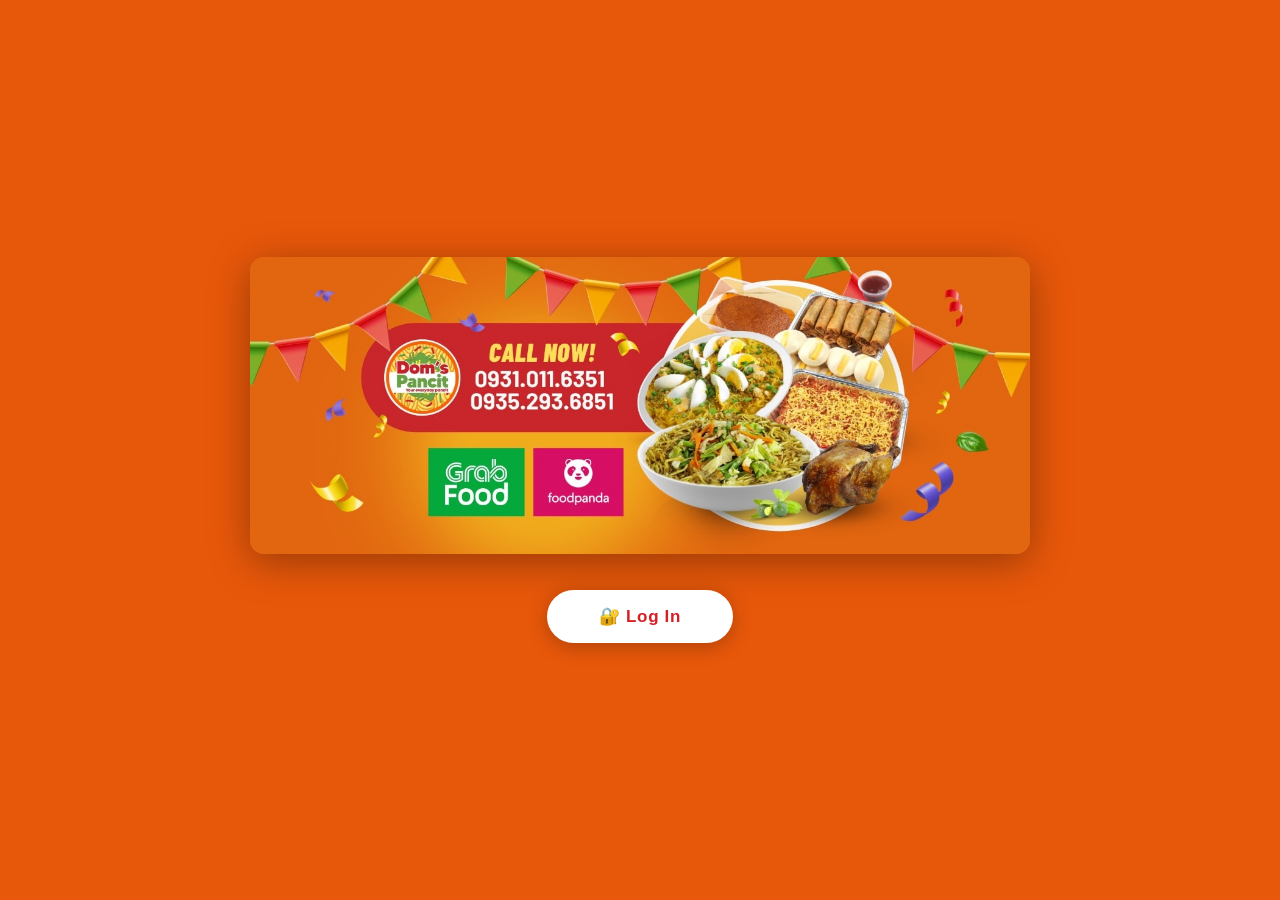
==== commit e432de2b: "Add files via upload" ====
--- a/index.html
+++ b/index.html
@@ -650,8 +650,8 @@
   const t = document.getElementById('setup-token').value.trim();
   if(!t.startsWith('ghp_')){ document.getElementById('token-err').style.display='block'; return; }
   localStorage.setItem('doms_gh_token', t);
-  document.querySelectorAll('.screen').forEach(s=>s.classList.remove('active'));
-  document.getElementById('screen-login').style.display='block';
+  document.querySelectorAll('.screen').forEach(s=>{s.classList.remove('active');s.style.display='';});
+  document.getElementById('screen-login').classList.add('active');
   document.getElementById('login-overlay').classList.add('show');
 }
 
@@ -826,8 +826,9 @@
 }
 
 function openLogin(){
+  document.querySelectorAll('.screen').forEach(s=>{s.classList.remove('active');s.style.display='';});
   document.getElementById('screen-splash').style.display='none';
-  document.getElementById('screen-login').style.display='block';
+  document.getElementById('screen-login').classList.add('active');
   document.getElementById('login-overlay').classList.add('show');
 }
 // ── SESSION MANAGEMENT ────────────────────────────────────
@@ -873,12 +874,11 @@
   const pin=isOwner
     ?(document.getElementById('owner-pass').value||'')
     :(document.getElementById('staff-pin').value||'');
-  if(!username){err.textContent='Please enter your username.';err.style.display='block';return;}
-  if(!pin){err.textContent='Please enter your PIN.';err.style.display='block';return;}
+  if(!pin){err.textContent='Please enter your PIN / password.';err.style.display='block';return;}
   if(isOwner){
-    // Check owner accounts in GitHub first, fallback to legacy password
-    const ownerAcct=getOwnerAccounts().find(a=>a.username.toLowerCase()===username.toLowerCase()&&a.pin===pin);
-    const legacyOk=(!getOwnerAccounts().length)&&pin===getOwnerPass();
+    // Check owner accounts in GitHub first, fallback to legacy password (no username needed)
+    const ownerAcct=username?getOwnerAccounts().find(a=>a.username.toLowerCase()===username.toLowerCase()&&a.pin===pin):null;
+    const legacyOk=pin===getOwnerPass(); // legacy always allowed as fallback
     if(ownerAcct||legacyOk){
       saveSession('owner',null,ownerAcct?.username||'Owner');
       resetInactivityTimer();
@@ -900,8 +900,8 @@
 function logout(){
   clearSession();
   if(inactivityTimer) clearTimeout(inactivityTimer);
-  document.querySelectorAll('.screen').forEach(s=>s.classList.remove('active'));
-  document.getElementById('screen-login').style.display='block';
+  document.querySelectorAll('.screen').forEach(s=>{s.classList.remove('active');s.style.display='';});
+  document.getElementById('screen-login').classList.add('active');
   document.getElementById('login-overlay').classList.add('show');
   document.getElementById('staff-username').value='';
   document.getElementById('staff-pin').value='';
@@ -909,11 +909,11 @@
   document.getElementById('owner-pass').value='';
 }
 function showScreen(id){
-  document.querySelectorAll('.screen').forEach(s=>s.classList.remove('active'));
-  document.getElementById(id).classList.add('active');
+  document.querySelectorAll('.screen').forEach(s=>{s.classList.remove('active');s.style.display='';});
+  const target=document.getElementById(id);
+  target.classList.add('active');
+  target.style.display='';
   document.getElementById('login-overlay').classList.remove('show');
-  document.getElementById('screen-login').style.display='none';
-  document.getElementById('screen-splash').style.display='none';
 }
 
 function initStaffForm(){
@@ -1938,21 +1938,24 @@
   populateBranchSelects();
   // Restore session on refresh
   const saved=sessionStorage.getItem(SESSION_KEY);
+  let sessionRestored=false;
   if(saved){
     try{
       const s=JSON.parse(saved);
       if(Date.now()-s.ts < INACTIVITY_MS){
         if(s.role==='owner'){
-          showScreen('screen-owner');initOwnerDashboard();resetInactivityTimer();
+          showScreen('screen-owner');initOwnerDashboard();resetInactivityTimer();sessionRestored=true;
         } else if(s.role==='staff'&&s.branch){
           currentBranch=s.branch;currentStaff=s.staff;
           document.getElementById('staff-branch-label').textContent=s.branch;
           document.getElementById('staff-date-label').textContent=new Date().toLocaleDateString('en-PH',{month:'short',day:'numeric',year:'numeric'});
-          showScreen('screen-staff');initStaffForm();resetInactivityTimer();
+          showScreen('screen-staff');initStaffForm();resetInactivityTimer();sessionRestored=true;
         } else { clearSession(); }
       } else { clearSession(); }
     }catch(e){ clearSession(); }
   }
+  // If no valid session, show login screen
+  if(!sessionRestored){ openLogin(); }
   const now=new Date().toISOString().slice(0,7);
   ['hist-month','report-month','prod-month'].forEach(id=>{const el=document.getElementById(id);if(el)el.value=now;});
   document.getElementById('report-month').addEventListener('change',renderReports);
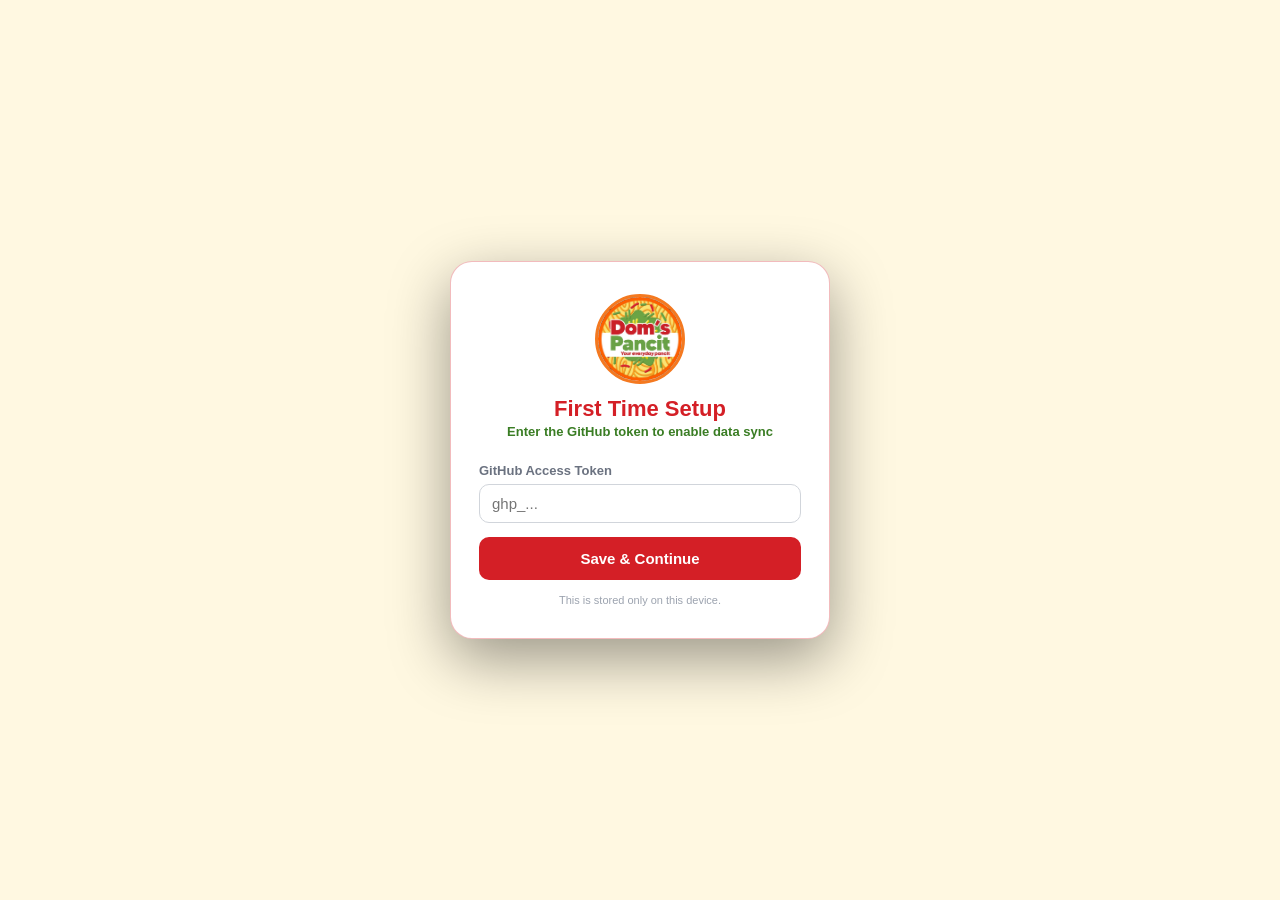
==== commit 66cad20a: "Add files via upload" ====
--- a/index.html
+++ b/index.html
@@ -650,8 +650,8 @@
   const t = document.getElementById('setup-token').value.trim();
   if(!t.startsWith('ghp_')){ document.getElementById('token-err').style.display='block'; return; }
   localStorage.setItem('doms_gh_token', t);
-  document.querySelectorAll('.screen').forEach(s=>{s.classList.remove('active');s.style.display='';});
-  document.getElementById('screen-login').classList.add('active');
+  document.querySelectorAll('.screen').forEach(s=>s.classList.remove('active'));
+  document.getElementById('screen-login').style.display='block';
   document.getElementById('login-overlay').classList.add('show');
 }
 
@@ -826,9 +826,9 @@
 }
 
 function openLogin(){
-  document.querySelectorAll('.screen').forEach(s=>{s.classList.remove('active');s.style.display='';});
+  document.querySelectorAll('.screen').forEach(s=>s.classList.remove('active'));
   document.getElementById('screen-splash').style.display='none';
-  document.getElementById('screen-login').classList.add('active');
+  document.getElementById('screen-login').style.display='block';
   document.getElementById('login-overlay').classList.add('show');
 }
 // ── SESSION MANAGEMENT ────────────────────────────────────
@@ -900,8 +900,9 @@
 function logout(){
   clearSession();
   if(inactivityTimer) clearTimeout(inactivityTimer);
-  document.querySelectorAll('.screen').forEach(s=>{s.classList.remove('active');s.style.display='';});
-  document.getElementById('screen-login').classList.add('active');
+  document.querySelectorAll('.screen').forEach(s=>s.classList.remove('active'));
+  document.getElementById('screen-login').style.display='block';
+  document.getElementById('screen-splash').style.display='none';
   document.getElementById('login-overlay').classList.add('show');
   document.getElementById('staff-username').value='';
   document.getElementById('staff-pin').value='';
@@ -909,10 +910,11 @@
   document.getElementById('owner-pass').value='';
 }
 function showScreen(id){
-  document.querySelectorAll('.screen').forEach(s=>{s.classList.remove('active');s.style.display='';});
+  document.querySelectorAll('.screen').forEach(s=>{s.classList.remove('active');});
+  document.getElementById('screen-login').style.display='none';
+  document.getElementById('screen-splash').style.display='none';
   const target=document.getElementById(id);
   target.classList.add('active');
-  target.style.display='';
   document.getElementById('login-overlay').classList.remove('show');
 }
 
@@ -1412,6 +1414,15 @@
 }
 
 async function initOwnerDashboard(){
+  // Show loading state while fetching
+  const dash=document.getElementById('owner-dashboard');
+  if(dash&&!dash.querySelector('#dash-loading')){
+    const loader=document.createElement('div');
+    loader.id='dash-loading';
+    loader.style.cssText='text-align:center;padding:40px;color:var(--text-2);font-size:15px;font-weight:600';
+    loader.innerHTML='⏳ Loading dashboard...';
+    dash.prepend(loader);
+  }
   const allData=await getEntries();
   let allEntries=allData.filter(e=>{
     const now=new Date(),today=now.toISOString().split('T')[0];
@@ -1506,6 +1517,9 @@
       <td style="text-align:center"><button onclick="openEditModal(_editEntries['${e.id}'])" style="border:none;background:var(--orange-light);color:var(--orange-dark);border-radius:6px;padding:4px 10px;font-size:12px;font-weight:700;cursor:pointer">✏️</button></td>
     </tr>`;
   }).join(''):'<tr><td colspan="11" style="text-align:center;padding:24px;color:var(--text-3)">No entries yet.</td></tr>';
+  // Remove loading indicator
+  const loader=document.getElementById('dash-loading');
+  if(loader) loader.remove();
 }
 
 async function renderReports(){
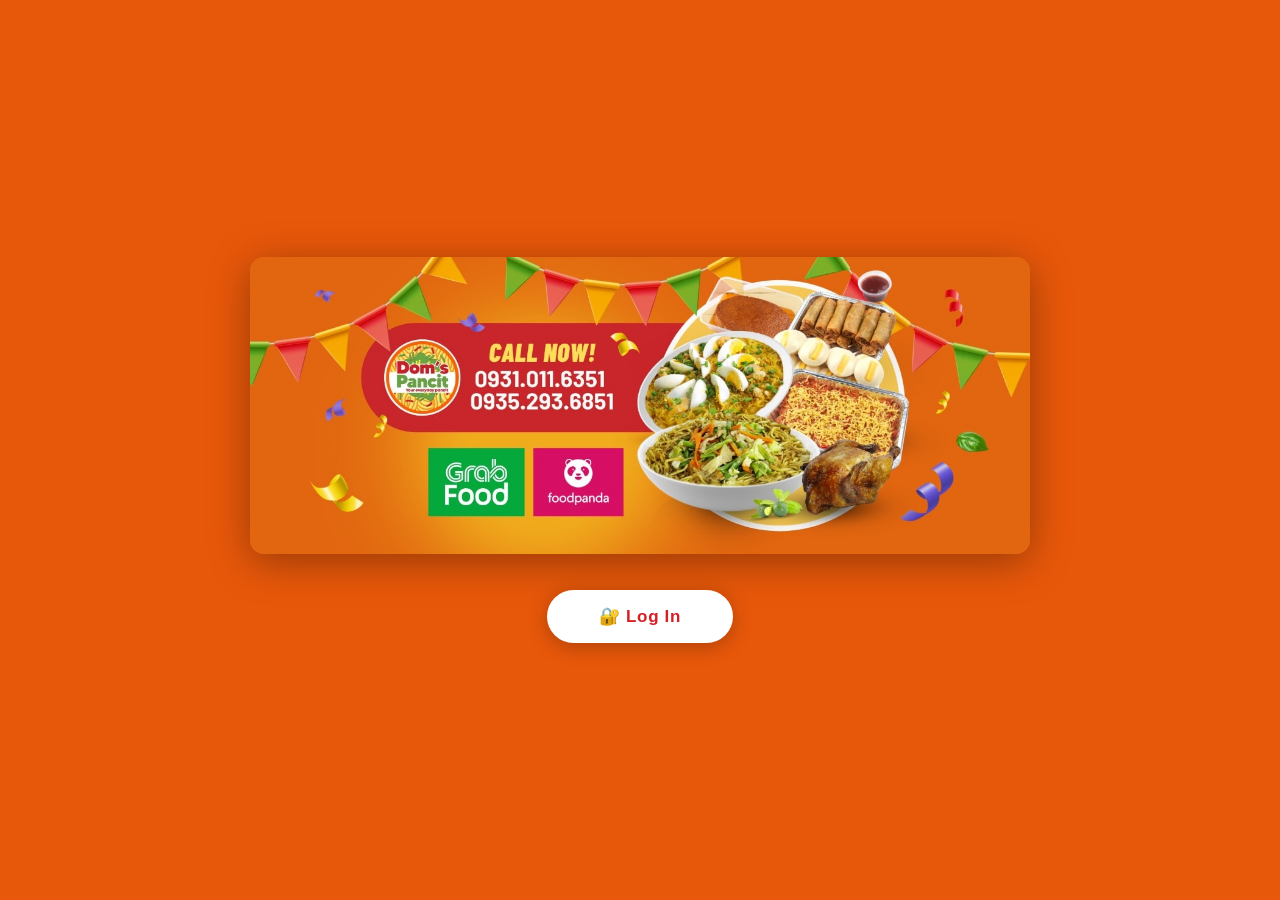
==== commit 431932ae: "refactor: transition staff and auth management to asynchronous GitHub synchronization" ====
--- a/index.html
+++ b/index.html
@@ -240,19 +240,6 @@
   .money-grid{grid-template-columns:1fr}
   .branch-cards{grid-template-columns:1fr 1fr}
 }
-
-/* SETTINGS SUB-TABS */
-.stab{padding:7px 14px;border-radius:20px;font-size:13px;font-weight:600;cursor:pointer;border:1.5px solid var(--border-strong);color:var(--text-2);background:var(--surface);transition:.15s}
-.stab:hover{border-color:var(--green);color:var(--green-text)}
-.stab-active{background:var(--green)!important;color:#fff!important;border-color:var(--green)!important}
-.ptab{padding:6px 14px;border-radius:20px;font-size:13px;font-weight:600;cursor:pointer;border:1.5px solid var(--border-strong);color:var(--text-2);background:var(--surface);transition:.15s}
-.ptab-active{background:var(--orange)!important;color:#fff!important;border-color:var(--orange)!important}
-.config-row{display:flex;align-items:center;gap:10px;padding:10px 0;border-bottom:1px solid var(--border);font-size:13px}
-.config-row:last-child{border-bottom:none}
-.config-row .name{flex:1;font-weight:700}
-.config-row .detail{color:var(--text-2);font-size:12px;min-width:80px;text-align:right}
-.config-row .acts{display:flex;gap:6px;flex-shrink:0}
-.config-row .acts button{padding:4px 10px;font-size:12px;font-weight:600;border-radius:6px;cursor:pointer;border:1px solid var(--border)}
 </style>
 </head>
 <body>
@@ -305,16 +292,16 @@
   </div>
   <div id="owner-fields" style="display:none">
     <div class="field">
-      <label>Username</label>
-      <input type="text" id="owner-username" placeholder="Enter owner username" onkeydown="if(event.key==='Enter')doLogin()">
-    </div>
-    <div class="field">
-      <label>PIN <span style="font-weight:400;font-size:11px;color:var(--text-3)">(or legacy password if no accounts set up)</span></label>
-      <input type="password" id="owner-pass" placeholder="Enter PIN or password" maxlength="20" inputmode="numeric" onkeydown="if(event.key==='Enter')doLogin()">
+      <label>Owner Password</label>
+      <input type="password" id="owner-pass" placeholder="Enter password" onkeydown="if(event.key==='Enter')doLogin()">
     </div>
   </div>
   <div class="err" id="login-err">Incorrect PIN or password.</div>
   <button class="btn btn-primary" onclick="doLogin()" style="margin-top:4px">Sign In</button>
+
+</div>
+</div>
+</div>
 </div>
 
 <!-- STAFF SCREEN -->
@@ -517,105 +504,55 @@
     </div>
 
     <div id="owner-settings" style="display:none">
-      <!-- Settings Sub-Tabs -->
-      <div style="display:flex;gap:6px;flex-wrap:wrap;margin-bottom:16px">
-        <button id="stab-users" class="stab stab-active" onclick="settingsTab('users',this)">👥 Users</button>
-        <button id="stab-branches" class="stab" onclick="settingsTab('branches',this)">🏪 Branches</button>
-        <button id="stab-products" class="stab" onclick="settingsTab('products',this)">🍜 Products</button>
-        <button id="stab-bilao" class="stab" onclick="settingsTab('bilao',this)">📦 Bilao Sizes</button>
-        <button id="stab-brand" class="stab" onclick="settingsTab('brand',this)">🖼 Brand</button>
-      </div>
-
-      <!-- USERS TAB -->
-      <div id="stab-users-content">
-        <div class="section-label">Owner Accounts</div>
-        <div class="card">
-          <div id="owner-accounts-list"></div>
-          <button class="btn btn-green" onclick="showAddUser('owner')" style="margin-top:10px;width:100%">+ Add Owner Account</button>
+      <!-- Profile Picture -->
+      <div class="section-label">Brand Profile</div>
+      <div class="card" style="display:flex;align-items:center;gap:16px;flex-wrap:wrap">
+        <div style="position:relative">
+          <img id="brand-avatar" src="" alt="Logo" style="width:72px;height:72px;border-radius:50%;object-fit:cover;border:3px solid var(--orange);display:none">
+          <div id="brand-avatar-placeholder" style="width:72px;height:72px;border-radius:50%;background:var(--orange);display:flex;align-items:center;justify-content:center;font-size:28px">🏪</div>
         </div>
-        <div class="section-label" style="margin-top:16px">Staff Accounts</div>
-        <div class="card">
-          <div id="staff-accounts-list"></div>
-          <button class="btn btn-green" onclick="showAddUser('staff')" style="margin-top:10px;width:100%">+ Add Staff Account</button>
+        <div style="flex:1">
+          <div style="font-size:13px;font-weight:700;margin-bottom:6px">Brand Photo / Logo</div>
+          <label style="cursor:pointer;display:inline-block;padding:8px 16px;background:var(--orange);color:#fff;border-radius:8px;font-size:13px;font-weight:700">
+            📷 Upload Image
+            <input type="file" accept="image/*" style="display:none" onchange="uploadBrandPhoto(this)">
+          </label>
+          <button class="btn" style="margin-left:8px;padding:8px 14px;font-size:13px" onclick="removeBrandPhoto()">Remove</button>
         </div>
-        <div class="card" id="add-user-form" style="display:none">
-          <div style="font-size:14px;font-weight:700;margin-bottom:12px" id="add-user-title">New Account</div>
-          <input type="hidden" id="new-user-role" value="staff">
-          <div class="field"><label>Username</label><input type="text" id="new-user-name" placeholder="e.g. maria_fv"></div>
-          <div class="field"><label>PIN (4–6 digits)</label><input type="password" id="new-user-pin" placeholder="4-6 digits" maxlength="6" inputmode="numeric"></div>
-          <div class="field" id="new-user-branch-field">
-            <label>Branch</label>
-            <select id="new-user-branch"><option value="">Select branch...</option></select>
-          </div>
-          <div class="err" id="add-user-err" style="display:none"></div>
-          <div style="display:flex;gap:8px;margin-top:8px">
-            <button class="btn btn-primary" onclick="addUser()" style="flex:1">Save Account</button>
-            <button class="btn btn-ghost" onclick="hideAddUser()" style="flex:1">Cancel</button>
-          </div>
+      </div>
+
+      <!-- Change Owner Password -->
+      <div class="section-label" style="margin-top:20px">Change Owner Password</div>
+      <div class="card">
+        <div class="field"><label>Current Password</label><input type="password" id="set-old-pass" placeholder="Enter current password"></div>
+        <div class="field"><label>New Password</label><input type="password" id="set-new-pass" placeholder="Enter new password"></div>
+        <div class="field"><label>Confirm New Password</label><input type="password" id="set-confirm-pass" placeholder="Re-enter new password"></div>
+        <div class="err" id="pass-err" style="display:none"></div>
+        <div style="color:var(--green);font-size:13px;display:none" id="pass-ok">✓ Password changed successfully</div>
+        <button class="btn btn-primary" onclick="changeOwnerPassword()" style="margin-top:8px">Update Password</button>
+      </div>
+
+      <!-- Staff Management -->
+      <div class="section-label" style="margin-top:20px">Staff Accounts</div>
+      <div class="card" id="staff-list-card">
+        <div id="staff-accounts-list"></div>
+        <button class="btn btn-green" onclick="showAddStaff()" style="margin-top:12px;width:100%">+ Add Staff Account</button>
+      </div>
+      <div class="card" id="add-staff-form" style="display:none">
+        <div style="font-size:14px;font-weight:700;margin-bottom:12px">New Staff Account</div>
+        <div class="field"><label>Username</label><input type="text" id="new-staff-name" placeholder="e.g. maria_fv"></div>
+        <div class="field"><label>PIN</label><input type="password" id="new-staff-pin" placeholder="4-6 digits" maxlength="6" inputmode="numeric"></div>
+        <div class="field">
+          <label>Branch</label>
+          <select id="new-staff-branch">
+            <option value="">Select branch...</option>
+            <option>Fairview</option><option>Zabarte</option><option>Don Jose</option>
+          </select>
         </div>
-      </div>
-
-      <!-- BRANCHES TAB -->
-      <div id="stab-branches-content" style="display:none">
-        <div class="section-label">Branch Setup</div>
-        <div class="card"><div id="branches-list"></div></div>
-        <div class="card" id="add-branch-form">
-          <div style="font-size:14px;font-weight:700;margin-bottom:12px">➕ Add / Edit Branch</div>
-          <div class="field"><label>Branch Name</label><input type="text" id="nb-name" placeholder="e.g. Caloocan"></div>
-          <div class="field"><label>OHD (Overhead / day ₱)</label><input type="number" id="nb-ohd" placeholder="4000"></div>
-          <input type="hidden" id="nb-edit-id">
-          <div class="err" id="nb-err" style="display:none"></div>
-          <div style="display:flex;gap:8px;margin-top:8px">
-            <button class="btn btn-primary" onclick="saveBranch()" style="flex:1">Save Branch</button>
-            <button class="btn btn-ghost" onclick="resetBranchForm()" style="flex:1">Clear</button>
-          </div>
-        </div>
-      </div>
-
-      <!-- PRODUCTS TAB -->
-      <div id="stab-products-content" style="display:none">
-        <div style="display:flex;gap:6px;flex-wrap:wrap;margin-bottom:10px">
-          <button class="ptab ptab-active" id="ptab-noodle" onclick="prodTab('noodle',this)">Noodles</button>
-          <button class="ptab" id="ptab-addon" onclick="prodTab('addon',this)">Add-ons</button>
-        </div>
-        <div class="section-label" id="prod-section-lbl">Noodle Products — PHN (Selling Price)</div>
-        <div class="card"><div id="products-list"></div></div>
-        <div class="card" id="add-prod-form">
-          <div style="font-size:14px;font-weight:700;margin-bottom:12px">➕ Add / Edit Product</div>
-          <input type="hidden" id="np-edit-id">
-          <input type="hidden" id="np-cat" value="noodle">
-          <div style="display:grid;grid-template-columns:1fr 1fr;gap:0 12px">
-            <div class="field"><label>Product ID / Code</label><input type="text" id="np-id" placeholder="e.g. MIKI-XXL"></div>
-            <div class="field"><label>Display Name</label><input type="text" id="np-name" placeholder="e.g. Miki XXL"></div>
-            <div class="field"><label>PHN — Selling Price (₱)</label><input type="number" id="np-phn" placeholder="0"></div>
-            <div class="field" id="np-pck-field"><label>PCK — Packaging Cost (₱)</label><input type="number" id="np-pck" placeholder="0"></div>
-          </div>
-          <div class="err" id="np-err" style="display:none"></div>
-          <div style="display:flex;gap:8px;margin-top:8px">
-            <button class="btn btn-primary" onclick="saveProduct()" style="flex:1">Save Product</button>
-            <button class="btn btn-ghost" onclick="resetProdForm()" style="flex:1">Clear</button>
-          </div>
-        </div>
-      </div>
-
-      <!-- BILAO SIZES TAB -->
-      <div id="stab-bilao-content" style="display:none">
-        <div class="section-label">Bilao Packaging &amp; Cost per Size</div>
-        <div class="card"><div id="bilao-list"></div></div>
-        <div style="background:var(--yellow);border-radius:10px;padding:10px 14px;margin-bottom:10px;font-size:12px;color:var(--text-2)">
-          ℹ️ PCK = packaging cost per bilao (e.g. box). Cost = raw materials cost (noodle + ingredients per bilao).
-        </div>
-      </div>
-
-      <!-- BRAND TAB -->
-      <div id="stab-brand-content" style="display:none">
-        <div class="section-label">Brand Photo / Logo</div>
-        <div class="card" style="display:flex;align-items:center;gap:16px;flex-wrap:wrap">
-          <div><img id="brand-avatar" src="" alt="Logo" style="width:72px;height:72px;border-radius:50%;object-fit:cover;border:3px solid var(--orange);display:none"><div id="brand-avatar-placeholder" style="width:72px;height:72px;border-radius:50%;background:var(--orange);display:flex;align-items:center;justify-content:center;font-size:28px">🏪</div></div>
-          <div style="flex:1">
-            <label style="cursor:pointer;display:inline-block;padding:8px 16px;background:var(--orange);color:#fff;border-radius:8px;font-size:13px;font-weight:700">📷 Upload Image<input type="file" accept="image/*" style="display:none" onchange="uploadBrandPhoto(this)"></label>
-            <button class="btn" style="margin-left:8px;padding:8px 14px;font-size:13px" onclick="removeBrandPhoto()">Remove</button>
-          </div>
+        <div class="err" id="add-staff-err" style="display:none"></div>
+        <div style="display:flex;gap:8px;margin-top:8px">
+          <button class="btn btn-primary" onclick="addStaffAccount()" style="flex:1">Save Account</button>
+          <button class="btn" onclick="hideAddStaff()" style="flex:1">Cancel</button>
         </div>
       </div>
     </div>
@@ -672,12 +609,10 @@
   } catch(e) { return { entries: [] }; }
 }
 
-async function ghSave(dataObj) {
+async function ghSave(entries) {
   const existing = await ghGet();
-  // Merge with existing to avoid overwriting other keys
-  const merged = Object.assign({}, existing.data||{}, dataObj);
-  const content = btoa(unescape(encodeURIComponent(JSON.stringify(merged, null, 2))));
-  const body = { message: 'Update data', content };
+  const content = btoa(unescape(encodeURIComponent(JSON.stringify(entries, null, 2))));
+  const body = { message: 'Update sales data', content };
   if (existing.sha) body.sha = existing.sha;
   const r = await fetch(`https://api.github.com/repos/${GITHUB_USER}/${GITHUB_REPO}/contents/${DATA_FILE}`, {
     method: 'PUT',
@@ -723,9 +658,8 @@
   el.style.display = on ? 'block' : 'none';
 }
 
-// ── CONFIG DEFAULTS (overridden by GitHub data.json) ─────
-const DEFAULT_BRANCHES=[{id:'br-01',name:'Fairview',ohd:4300},{id:'br-02',name:'Zabarte',ohd:3200},{id:'br-03',name:'Don Jose',ohd:4000}];
-const DEFAULT_PRODUCTS=[
+const BRANCHES=[{id:'br-01',name:'Fairview',ohd:4300},{id:'br-02',name:'Zabarte',ohd:3200},{id:'br-03',name:'Don Jose',ohd:4000}];
+const PRODUCTS=[
   {id:'BG-S',cat:'noodle',name:'BG-S',phn:156},{id:'BG-M',cat:'noodle',name:'BG-M',phn:284},{id:'BG-L',cat:'noodle',name:'BG-L',phn:414},{id:'BG-XL',cat:'noodle',name:'BG-XL',phn:549},
   {id:'MIKI-S',cat:'noodle',name:'MIKI-S',phn:164},{id:'MIKI-M',cat:'noodle',name:'MIKI-M',phn:300},{id:'MIKI-L',cat:'noodle',name:'MIKI-L',phn:438},{id:'MIKI-XL',cat:'noodle',name:'MIKI-XL',phn:581},
   {id:'PALABOK-S',cat:'noodle',name:'PALABOK-S',phn:166},{id:'PALABOK-M',cat:'noodle',name:'PALABOK-M',phn:305},{id:'PALABOK-L',cat:'noodle',name:'PALABOK-L',phn:445},{id:'PALABOK-XL',cat:'noodle',name:'PALABOK-XL',phn:581},
@@ -742,78 +676,24 @@
   {id:'LECHE FLAN',cat:'addon',name:'Leche Flan',phn:60,pck:10},{id:'GULAMAN',cat:'addon',name:'Gulaman',phn:40,pck:25},
   {id:'WATER',cat:'addon',name:'Water',phn:13},{id:'COKE',cat:'addon',name:'Coke',phn:38},{id:'KOPIKO',cat:'addon',name:'Kopiko',phn:19}
 ];
-const DEFAULT_BILAO_SIZES={
-  S:{pck:40,cost:25,noodles:['BG-S','MIKI-S','PALABOK-S','SPAG-S','MAC-S','LUGLOG-S','P SISIG-S','JAPCHAE-S']},
-  M:{pck:46,cost:29,noodles:['BG-M','MIKI-M','PALABOK-M','PC-M','SPAG-M','MAC-M','LUGLOG-M','P SISIG-M','JAPCHAE-M']},
-  L:{pck:53,cost:35,noodles:['BG-L','MIKI-L','PALABOK-L','PC-L','SPAG-L','MAC-L','LUGLOG-L','P SISIG-L']},
-  XL:{pck:63,cost:40,noodles:['BG-XL','MIKI-XL','PALABOK-XL','SPAG-XL','MAC-XL','LUGLOG-XL','P SISIG-XL']},
-};
-// Live config (loaded from GitHub, falls back to defaults)
-let BRANCHES=[...DEFAULT_BRANCHES];
-let PRODUCTS=[...DEFAULT_PRODUCTS];
-let BILAO_SIZES={...DEFAULT_BILAO_SIZES};
-// Accounts stored in GitHub
-let _accounts=[]; // [{username,pin,branch,role:'staff'|'owner'}]
-
-// Config loaders
-function getAccounts(){ return _accounts; }
-async function saveAccounts(list){
-  _accounts=list;
-  localStorage.setItem('doms_accounts_cache',JSON.stringify(list));
-  await ghSave({accounts:list});
-}
-function getStaffAccounts(){ return _accounts.filter(a=>a.role==='staff'); }
-function getOwnerAccounts(){ return _accounts.filter(a=>a.role==='owner'); }
-function saveStaffAccounts(list){
-  // legacy compat — merge into _accounts
-  const owners=_accounts.filter(a=>a.role==='owner');
-  _accounts=[...owners,...list.map(a=>({...a,role:'staff'}))];
-  localStorage.setItem('doms_accounts_cache',JSON.stringify(_accounts));
-  ghSave({accounts:_accounts});
-}
-
-async function loadConfig(){
-  try{
-    const {data}=await ghGet();
-    if(data?.products?.length) PRODUCTS=data.products;
-    if(data?.branches?.length) BRANCHES=data.branches;
-    if(data?.bilaoSizes) BILAO_SIZES=data.bilaoSizes;
-    if(data?.accounts?.length){
-      _accounts=data.accounts;
-      localStorage.setItem('doms_accounts_cache',JSON.stringify(_accounts));
-    } else {
-      // Migrate old localStorage staff accounts
-      const cached=localStorage.getItem('doms_accounts_cache');
-      if(cached) _accounts=JSON.parse(cached);
-      else{
-        const old=localStorage.getItem('doms_staff_accounts');
-        if(old){
-          const staff=JSON.parse(old).map(a=>({...a,role:'staff'}));
-          _accounts=staff;
-        }
-      }
-    }
-    // Cache config locally
-    localStorage.setItem('doms_config_cache',JSON.stringify({products:PRODUCTS,branches:BRANCHES,bilaoSizes:BILAO_SIZES}));
-  }catch(e){
-    // Fallback to local cache
-    const cc=localStorage.getItem('doms_config_cache');
-    if(cc){const c=JSON.parse(cc);if(c.products)PRODUCTS=c.products;if(c.branches)BRANCHES=c.branches;if(c.bilaoSizes)BILAO_SIZES=c.bilaoSizes;}
-    const ac=localStorage.getItem('doms_accounts_cache');
-    if(ac)_accounts=JSON.parse(ac);
-  }
-}
-
-async function saveConfig(){
-  await ghSave({products:PRODUCTS,branches:BRANCHES,bilaoSizes:BILAO_SIZES});
-  localStorage.setItem('doms_config_cache',JSON.stringify({products:PRODUCTS,branches:BRANCHES,bilaoSizes:BILAO_SIZES}));
-}
 const VAT_RATE=0.12,OWNER_PASS='owner123';
 // Staff accounts stored in localStorage (managed by owner)
 function getStaffAccounts(){
   try{ return JSON.parse(localStorage.getItem('doms_staff_accounts')||'[]'); }catch(e){return[];}
 }
-function saveStaffAccounts(list){ localStorage.setItem('doms_staff_accounts',JSON.stringify(list)); }
+async async function saveStaffAccounts(list){
+  showSaving(true);
+  const gh = await ghGet();
+  let d = gh.data || { entries: [] };
+  d.staffAccounts = list;
+  const success = await ghSave(d);
+  showSaving(false);
+  if(success) {
+    localStorage.setItem('doms_staff_accounts',JSON.stringify(list));
+    return true;
+  }
+  return false;
+}
 let currentBranch=null,currentStaff=null,activeRange='today',customFrom=null,customTo=null,activeDashBranch='all';
 
 // saveEntry and getEntries replaced by async GitHub versions above
@@ -826,7 +706,6 @@
 }
 
 function openLogin(){
-  document.querySelectorAll('.screen').forEach(s=>s.classList.remove('active'));
   document.getElementById('screen-splash').style.display='none';
   document.getElementById('screen-login').style.display='block';
   document.getElementById('login-overlay').classList.add('show');
@@ -864,28 +743,32 @@
   },{passive:true});
 });
 
-function doLogin(){
+async function doLogin(){
   const isOwner=document.querySelectorAll('.role-tab')[1].classList.contains('active');
   const err=document.getElementById('login-err');
   err.style.display='none';
-  const username=(isOwner
-    ?(document.getElementById('owner-username').value||'').trim()
-    :(document.getElementById('staff-username').value||'').trim());
-  const pin=isOwner
-    ?(document.getElementById('owner-pass').value||'')
-    :(document.getElementById('staff-pin').value||'');
-  if(!pin){err.textContent='Please enter your PIN / password.';err.style.display='block';return;}
+  err.textContent='Verifying...';err.style.display='block';
+  const gh = await ghGet();
+  if(gh && gh.data){
+    if(gh.data.ownerPass) localStorage.setItem('doms_owner_pass', gh.data.ownerPass);
+    if(gh.data.staffAccounts) localStorage.setItem('doms_staff_accounts', JSON.stringify(gh.data.staffAccounts));
+  }
+  err.style.display='none';
+  err.textContent='';
   if(isOwner){
-    // Check owner accounts in GitHub first, fallback to legacy password (no username needed)
-    const ownerAcct=username?getOwnerAccounts().find(a=>a.username.toLowerCase()===username.toLowerCase()&&a.pin===pin):null;
-    const legacyOk=pin===getOwnerPass(); // legacy always allowed as fallback
-    if(ownerAcct||legacyOk){
-      saveSession('owner',null,ownerAcct?.username||'Owner');
+    if(document.getElementById('owner-pass').value===getOwnerPass()){
+      saveSession('owner',null,null);
       resetInactivityTimer();
       showScreen('screen-owner');initOwnerDashboard();
-    } else {err.textContent='Incorrect username or PIN.';err.style.display='block';}
+    }
+    else{err.textContent='Incorrect password.';err.style.display='block';}
   } else {
-    const account=getStaffAccounts().find(a=>a.username.toLowerCase()===username.toLowerCase()&&a.pin===pin);
+    const username=(document.getElementById('staff-username').value||'').trim();
+    const pin=document.getElementById('staff-pin').value;
+    if(!username){err.textContent='Please enter your username.';err.style.display='block';return;}
+    if(!pin){err.textContent='Please enter your PIN.';err.style.display='block';return;}
+    const accounts=getStaffAccounts();
+    const account=accounts.find(a=>a.username.toLowerCase()===username.toLowerCase()&&a.pin===pin);
     if(account){
       currentBranch=account.branch;
       currentStaff=account.username;
@@ -902,20 +785,17 @@
   if(inactivityTimer) clearTimeout(inactivityTimer);
   document.querySelectorAll('.screen').forEach(s=>s.classList.remove('active'));
   document.getElementById('screen-login').style.display='block';
-  document.getElementById('screen-splash').style.display='none';
   document.getElementById('login-overlay').classList.add('show');
   document.getElementById('staff-username').value='';
   document.getElementById('staff-pin').value='';
-  document.getElementById('owner-username').value='';
   document.getElementById('owner-pass').value='';
 }
 function showScreen(id){
-  document.querySelectorAll('.screen').forEach(s=>{s.classList.remove('active');});
+  document.querySelectorAll('.screen').forEach(s=>s.classList.remove('active'));
+  document.getElementById(id).classList.add('active');
+  document.getElementById('login-overlay').classList.remove('show');
   document.getElementById('screen-login').style.display='none';
   document.getElementById('screen-splash').style.display='none';
-  const target=document.getElementById(id);
-  target.classList.add('active');
-  document.getElementById('login-overlay').classList.remove('show');
 }
 
 function initStaffForm(){
@@ -934,7 +814,13 @@
   document.getElementById(gid).innerHTML=prods.map(p=>`<div class="prod-cell"><label>${p.name}</label><input type="number" min="0" step="1" inputmode="numeric" id="qty-${p.id}" placeholder="0" oninput="onQtyChange()"></div>`).join('');
 }
 
-// ── BILAO SIZE GROUPS — now loaded from BILAO_SIZES (dynamic) ────
+// ── BILAO SIZE GROUPS (noodle products → bilao size) ─────
+const BILAO_SIZES={
+  S:{pck:40,cost:25,noodles:['BG-S','MIKI-S','PALABOK-S','SPAG-S','MAC-S','LUGLOG-S','P SISIG-S','JAPCHAE-S']},
+  M:{pck:46,cost:29,noodles:['BG-M','MIKI-M','PALABOK-M','PC-M','SPAG-M','MAC-M','LUGLOG-M','P SISIG-M','JAPCHAE-M']},
+  L:{pck:53,cost:35,noodles:['BG-L','MIKI-L','PALABOK-L','PC-L','SPAG-L','MAC-L','LUGLOG-L','P SISIG-L']},
+  XL:{pck:63,cost:40,noodles:['BG-XL','MIKI-XL','PALABOK-XL','SPAG-XL','MAC-XL','LUGLOG-XL','P SISIG-XL']},
+};
 
 function getBilaoQtyFromNoodles(){
   // For each bilao size, sum the qty of all noodles of that size
@@ -1163,7 +1049,7 @@
 }
 
 function ownerTab(tab,el){
-  if(tab==='settings'){settingsTab('users',document.getElementById('stab-users'));}
+  if(tab==='settings'){renderStaffAccounts();loadBrandPhoto();}
   ['dashboard','reports','products','settings'].forEach(t=>{const el=document.getElementById('owner-'+t);if(el)el.style.display=t===tab?'block':'none';});
   document.querySelectorAll('#screen-owner .tab').forEach(t=>t.classList.remove('active'));el.classList.add('active');
   if(tab==='reports')renderReports();
@@ -1414,15 +1300,6 @@
 }
 
 async function initOwnerDashboard(){
-  // Show loading state while fetching
-  const dash=document.getElementById('owner-dashboard');
-  if(dash&&!dash.querySelector('#dash-loading')){
-    const loader=document.createElement('div');
-    loader.id='dash-loading';
-    loader.style.cssText='text-align:center;padding:40px;color:var(--text-2);font-size:15px;font-weight:600';
-    loader.innerHTML='⏳ Loading dashboard...';
-    dash.prepend(loader);
-  }
   const allData=await getEntries();
   let allEntries=allData.filter(e=>{
     const now=new Date(),today=now.toISOString().split('T')[0];
@@ -1517,9 +1394,6 @@
       <td style="text-align:center"><button onclick="openEditModal(_editEntries['${e.id}'])" style="border:none;background:var(--orange-light);color:var(--orange-dark);border-radius:6px;padding:4px 10px;font-size:12px;font-weight:700;cursor:pointer">✏️</button></td>
     </tr>`;
   }).join(''):'<tr><td colspan="11" style="text-align:center;padding:24px;color:var(--text-3)">No entries yet.</td></tr>';
-  // Remove loading indicator
-  const loader=document.getElementById('dash-loading');
-  if(loader) loader.remove();
 }
 
 async function renderReports(){
@@ -1649,270 +1523,122 @@
 }
 
 
-// ── SETTINGS TAB CONTROLLER ──────────────────────────────
-function settingsTab(name,el){
-  ['users','branches','products','bilao','brand'].forEach(t=>{
-    const c=document.getElementById(`stab-${t}-content`);
-    const b=document.getElementById(`stab-${t}`);
-    if(c)c.style.display=t===name?'block':'none';
-    if(b)b.classList.toggle('stab-active',t===name);
-  });
-  if(name==='users')renderUsersTab();
-  if(name==='branches')renderBranchesTab();
-  if(name==='products'){currentProdCat='noodle';renderProductsTab();}
-  if(name==='bilao')renderBilaoTab();
-  if(name==='brand')loadBrandPhoto();
-}
-
-// ── USERS TAB ─────────────────────────────────────────────
-function renderUsersTab(){
-  // Owner accounts
-  const owners=getOwnerAccounts();
-  const oel=document.getElementById('owner-accounts-list');
-  if(oel){
-    if(!owners.length){
-      oel.innerHTML='<div style="color:var(--text-2);font-size:13px;padding:8px 0">No owner accounts yet. Add one below.<br><small style="color:var(--text-3)">Legacy: use password login until you add an owner account.</small></div>';
-    } else {
-      oel.innerHTML=owners.map((a,i)=>`
-        <div class="config-row">
-          <div class="name">👑 ${a.username}</div>
-          <div class="detail">Owner</div>
-          <div class="acts">
-            <button onclick="editUserPin('${a.username}')" style="background:var(--orange-light);color:var(--orange-dark);border-color:var(--orange-light)">Change PIN</button>
-            <button onclick="deleteUser('${a.username}')" style="background:var(--red-light);color:var(--red-text);border-color:var(--red-light)">Remove</button>
-          </div>
-        </div>`).join('');
-    }
+async function changeOwnerPassword(){
+  const old=document.getElementById('set-old-pass').value;
+  const nw=document.getElementById('set-new-pass').value;
+  const cf=document.getElementById('set-confirm-pass').value;
+  const err=document.getElementById('pass-err');
+  const ok=document.getElementById('pass-ok');
+  err.style.display='none'; ok.style.display='none';
+  const storedPass=localStorage.getItem('doms_owner_pass')||OWNER_PASS;
+  if(old!==storedPass){err.textContent='Current password is incorrect.';err.style.display='block';return;}
+  if(nw.length<4){err.textContent='New password must be at least 4 characters.';err.style.display='block';return;}
+  if(nw!==cf){err.textContent='New passwords do not match.';err.style.display='block';return;}
+  showSaving(true);
+  const gh = await ghGet();
+  let d = gh.data || { entries: [] };
+  d.ownerPass = nw;
+  const success = await ghSave(d);
+  showSaving(false);
+  if(success){
+    localStorage.setItem('doms_owner_pass',nw);
+    document.getElementById('set-old-pass').value='';
+    document.getElementById('set-new-pass').value='';
+    document.getElementById('set-confirm-pass').value='';
+    ok.style.display='block';
+  } else {
+    err.textContent='Failed to sync password to GitHub.';err.style.display='block';
   }
-  // Staff accounts
-  const staff=getStaffAccounts();
-  const sel=document.getElementById('staff-accounts-list');
-  if(sel){
-    if(!staff.length){
-      sel.innerHTML='<div style="color:var(--text-2);font-size:13px;padding:8px 0">No staff accounts yet.</div>';
-    } else {
-      sel.innerHTML=staff.map((a,i)=>`
-        <div class="config-row">
-          <div class="name">👤 ${a.username}</div>
-          <div class="detail">${a.branch||'—'}</div>
-          <div class="acts">
-            <button onclick="editUserPin('${a.username}')" style="background:var(--bg);border-color:var(--border)">Change PIN</button>
-            <button onclick="deleteUser('${a.username}')" style="background:var(--red-light);color:var(--red-text);border-color:var(--red-light)">Remove</button>
-          </div>
-        </div>`).join('');
-    }
-  }
-  // Populate branch select in add form
-  const bsel=document.getElementById('new-user-branch');
-  if(bsel){
-    bsel.innerHTML='<option value="">Select branch...</option>'+BRANCHES.map(b=>`<option>${b.name}</option>`).join('');
-  }
-}
-
-function showAddUser(role){
-  document.getElementById('add-user-form').style.display='block';
-  document.getElementById('new-user-role').value=role;
-  document.getElementById('add-user-title').textContent=role==='owner'?'New Owner Account':'New Staff Account';
-  document.getElementById('new-user-branch-field').style.display=role==='staff'?'block':'none';
-  document.getElementById('new-user-name').value='';
-  document.getElementById('new-user-pin').value='';
-  document.getElementById('add-user-err').style.display='none';
-  document.getElementById('new-user-name').focus();
-}
-function hideAddUser(){
-  document.getElementById('add-user-form').style.display='none';
-}
-async function addUser(){
-  const role=document.getElementById('new-user-role').value;
-  const name=(document.getElementById('new-user-name').value||'').trim();
-  const pin=(document.getElementById('new-user-pin').value||'').trim();
-  const branch=role==='staff'?document.getElementById('new-user-branch').value:'';
-  const err=document.getElementById('add-user-err');
+}
+
+function getOwnerPass(){ return localStorage.getItem('doms_owner_pass')||OWNER_PASS; }
+
+function renderStaffAccounts(){
+  const list=getStaffAccounts();
+  const el=document.getElementById('staff-accounts-list');
+  if(!list.length){el.innerHTML='<div style="color:var(--text-2);font-size:13px;padding:8px 0">No staff accounts yet. Add one below.</div>';return;}
+  el.innerHTML=list.map((a,i)=>`
+    <div style="display:flex;align-items:center;gap:12px;padding:10px 0;border-bottom:1px solid var(--border)">
+      <div style="flex:1">
+        <div style="font-weight:700;font-size:14px">${a.username}</div>
+        <div style="font-size:12px;color:var(--text-2)">${a.branch}</div>
+      </div>
+      <button class="btn" style="padding:6px 12px;font-size:12px" onclick="editStaffPin(${i})">Change PIN</button>
+      <button class="btn" style="padding:6px 12px;font-size:12px;color:var(--red)" onclick="deleteStaff(${i})">Remove</button>
+    </div>
+  `).join('');
+}
+
+function showAddStaff(){
+  document.getElementById('add-staff-form').style.display='block';
+  document.getElementById('new-staff-name').focus();
+}
+function hideAddStaff(){
+  document.getElementById('add-staff-form').style.display='none';
+  document.getElementById('new-staff-name').value='';
+  document.getElementById('new-staff-pin').value='';
+  document.getElementById('new-staff-branch').value='';
+  document.getElementById('add-staff-err').style.display='none';
+}
+
+async function addStaffAccount(){
+  const name=(document.getElementById('new-staff-name').value||'').trim();
+  const pin=document.getElementById('new-staff-pin').value.trim();
+  const branch=document.getElementById('new-staff-branch').value;
+  const err=document.getElementById('add-staff-err');
   err.style.display='none';
   if(!name){err.textContent='Username is required.';err.style.display='block';return;}
-  if(pin.length<4){err.textContent='PIN must be 4–6 digits.';err.style.display='block';return;}
-  if(role==='staff'&&!branch){err.textContent='Please select a branch.';err.style.display='block';return;}
-  if(_accounts.find(a=>a.username.toLowerCase()===name.toLowerCase())){
+  if(pin.length<4){err.textContent='PIN must be 4-6 digits.';err.style.display='block';return;}
+  if(!branch){err.textContent='Please select a branch.';err.style.display='block';return;}
+  const list=getStaffAccounts();
+  if(list.find(a=>a.username.toLowerCase()===name.toLowerCase())){
     err.textContent='Username already exists.';err.style.display='block';return;
   }
-  const newAcct={username:name,pin,branch,role};
-  const updated=[..._accounts,newAcct];
-  await saveAccounts(updated);
-  hideAddUser();
-  renderUsersTab();
-}
-async function deleteUser(username){
-  if(!confirm(`Remove account "${username}"?`)) return;
-  const updated=_accounts.filter(a=>a.username!==username);
-  await saveAccounts(updated);
-  renderUsersTab();
-}
-async function editUserPin(username){
-  const newPin=prompt(`New PIN for ${username}:`);
+  list.push({username:name,pin,branch});
+  const ok = await saveStaffAccounts(list);
+  if(ok){
+    hideAddStaff();
+    renderStaffAccounts();
+  } else {
+    err.textContent='Failed to sync to GitHub.';err.style.display='block';
+  }
+}
+async function deleteStaff(i){
+  if(!confirm('Remove this staff account?')) return;
+  const list=getStaffAccounts();
+  list.splice(i,1);
+  const ok = await saveStaffAccounts(list);
+  if(ok) renderStaffAccounts();
+  else alert('Failed to sync deletion.');
+}
+async function editStaffPin(i){
+  const list=getStaffAccounts();
+  const newPin=prompt('New PIN for ' + list[i].username + ':');
   if(!newPin) return;
-  if(newPin.trim().length<4){alert('PIN must be at least 4 digits.');return;}
-  const updated=_accounts.map(a=>a.username===username?{...a,pin:newPin.trim()}:a);
-  await saveAccounts(updated);
-  renderUsersTab();
-}
-
-// Legacy owner password (for first-time / no owner accounts)
-function getOwnerPass(){ return localStorage.getItem('doms_owner_pass')||OWNER_PASS; }
-function changeOwnerPassword(){}// legacy stub
-
-// ── BRANCHES TAB ──────────────────────────────────────────
-function renderBranchesTab(){
-  const el=document.getElementById('branches-list');
-  if(!el) return;
-  el.innerHTML=BRANCHES.length?BRANCHES.map(b=>`
-    <div class="config-row">
-      <div class="name">🏪 ${b.name}</div>
-      <div class="detail">OHD: ₱${b.ohd.toLocaleString()}</div>
-      <div class="acts">
-        <button onclick="editBranch('${b.id}')" style="background:var(--orange-light);color:var(--orange-dark);border-color:var(--orange-light)">Edit</button>
-        <button onclick="deleteBranch('${b.id}')" style="background:var(--red-light);color:var(--red-text);border-color:var(--red-light)">Remove</button>
-      </div>
-    </div>`).join(''):'<div style="color:var(--text-2);font-size:13px;padding:8px">No branches yet.</div>';
-}
-async function saveBranch(){
-  const name=(document.getElementById('nb-name').value||'').trim();
-  const ohd=parseFloat(document.getElementById('nb-ohd').value)||0;
-  const editId=document.getElementById('nb-edit-id').value;
-  const err=document.getElementById('nb-err');
-  err.style.display='none';
-  if(!name){err.textContent='Branch name is required.';err.style.display='block';return;}
-  if(editId){
-    BRANCHES=BRANCHES.map(b=>b.id===editId?{...b,name,ohd}:b);
-  } else {
-    if(BRANCHES.find(b=>b.name.toLowerCase()===name.toLowerCase())){
-      err.textContent='Branch already exists.';err.style.display='block';return;
-    }
-    BRANCHES.push({id:'br-'+Date.now(),name,ohd});
-  }
-  await saveConfig();
-  resetBranchForm();
-  renderBranchesTab();
-}
-function editBranch(id){
-  const b=BRANCHES.find(x=>x.id===id);
-  if(!b) return;
-  document.getElementById('nb-name').value=b.name;
-  document.getElementById('nb-ohd').value=b.ohd;
-  document.getElementById('nb-edit-id').value=id;
-}
-async function deleteBranch(id){
-  if(!confirm('Remove this branch?')) return;
-  BRANCHES=BRANCHES.filter(b=>b.id!==id);
-  await saveConfig();
-  renderBranchesTab();
-}
-function resetBranchForm(){
-  document.getElementById('nb-name').value='';
-  document.getElementById('nb-ohd').value='';
-  document.getElementById('nb-edit-id').value='';
-  document.getElementById('nb-err').style.display='none';
-}
-
-// ── PRODUCTS TAB ──────────────────────────────────────────
-let currentProdCat='noodle';
-function prodTab(cat,el){
-  currentProdCat=cat;
-  document.querySelectorAll('.ptab').forEach(b=>b.classList.remove('ptab-active'));
-  el.classList.add('ptab-active');
-  document.getElementById('np-cat').value=cat;
-  const isAddon=cat==='addon';
-  document.getElementById('np-pck-field').style.display=isAddon?'block':'none';
-  document.getElementById('prod-section-lbl').textContent=isAddon?'Add-on Products — PHN (Selling Price) + PCK (Packaging)':'Noodle Products — PHN (Selling Price)';
-  renderProductsTab();
-  resetProdForm();
-}
-function renderProductsTab(){
-  const el=document.getElementById('products-list');
-  if(!el) return;
-  const prods=PRODUCTS.filter(p=>p.cat===currentProdCat);
-  el.innerHTML=prods.length?prods.map(p=>`
-    <div class="config-row">
-      <div style="flex:1"><div class="name">${p.name}</div><div style="font-size:11px;color:var(--text-3)">${p.id}</div></div>
-      <div class="detail">₱${p.phn||0}${p.pck?` / PCK ₱${p.pck}`:''}</div>
-      <div class="acts">
-        <button onclick="editProduct('${p.id}')" style="background:var(--orange-light);color:var(--orange-dark);border-color:var(--orange-light)">Edit</button>
-        <button onclick="deleteProduct('${p.id}')" style="background:var(--red-light);color:var(--red-text);border-color:var(--red-light)">Del</button>
-      </div>
-    </div>`).join(''):'<div style="color:var(--text-2);font-size:13px;padding:8px">No products in this category.</div>';
-}
-async function saveProduct(){
-  const id=(document.getElementById('np-id').value||'').trim().toUpperCase();
-  const name=(document.getElementById('np-name').value||'').trim();
-  const phn=parseFloat(document.getElementById('np-phn').value)||0;
-  const pck=parseFloat(document.getElementById('np-pck').value)||0;
-  const cat=document.getElementById('np-cat').value;
-  const editId=document.getElementById('np-edit-id').value;
-  const err=document.getElementById('np-err');
-  err.style.display='none';
-  if(!id||!name){err.textContent='ID and Name are required.';err.style.display='block';return;}
-  const prod={id,cat,name,phn,...(pck>0?{pck}:{})};
-  if(editId){
-    PRODUCTS=PRODUCTS.map(p=>p.id===editId?prod:p);
-  } else {
-    if(PRODUCTS.find(p=>p.id===id)){err.textContent='Product ID already exists.';err.style.display='block';return;}
-    PRODUCTS.push(prod);
-  }
-  await saveConfig();
-  resetProdForm();
-  renderProductsTab();
-}
-function editProduct(id){
-  const p=PRODUCTS.find(x=>x.id===id);
-  if(!p) return;
-  document.getElementById('np-id').value=p.id;
-  document.getElementById('np-name').value=p.name;
-  document.getElementById('np-phn').value=p.phn||0;
-  document.getElementById('np-pck').value=p.pck||0;
-  document.getElementById('np-edit-id').value=id;
-}
-async function deleteProduct(id){
-  if(!confirm(`Remove product "${id}"?`)) return;
-  PRODUCTS=PRODUCTS.filter(p=>p.id!==id);
-  await saveConfig();
-  renderProductsTab();
-}
-function resetProdForm(){
-  ['np-id','np-name','np-phn','np-pck','np-edit-id'].forEach(x=>{const el=document.getElementById(x);if(el)el.value='';});
-  document.getElementById('np-err').style.display='none';
-}
-
-// ── BILAO SIZES TAB ───────────────────────────────────────
-function renderBilaoTab(){
-  const el=document.getElementById('bilao-list');
-  if(!el) return;
-  el.innerHTML=Object.entries(BILAO_SIZES).map(([size,info])=>`
-    <div class="config-row">
-      <div class="name">Bilao ${size}</div>
-      <div style="flex:1;font-size:12px;color:var(--text-2)">PCK: ₱${info.pck} &nbsp;|&nbsp; Material Cost: ₱${info.cost}</div>
-      <div class="acts">
-        <button onclick="editBilaoSize('${size}')" style="background:var(--orange-light);color:var(--orange-dark);border-color:var(--orange-light)">Edit</button>
-      </div>
-    </div>`).join('');
-}
-async function editBilaoSize(size){
-  const info=BILAO_SIZES[size];
-  const newPck=prompt(`Bilao ${size} — Packaging cost (PCK) ₱:`,info.pck);
-  if(newPck===null) return;
-  const newCost=prompt(`Bilao ${size} — Material/raw cost ₱:`,info.cost);
-  if(newCost===null) return;
-  BILAO_SIZES[size]={...info,pck:parseFloat(newPck)||info.pck,cost:parseFloat(newCost)||info.cost};
-  await saveConfig();
-  renderBilaoTab();
-}
-
-// ── BRAND PHOTO ───────────────────────────────────────────
+  if(newPin.length<4){alert('PIN must be at least 4 digits.');return;}
+  list[i].pin=newPin.trim();
+  const ok = await saveStaffAccounts(list);
+  if(ok) renderStaffAccounts();
+  else alert('Failed to sync updated PIN.');
+}
+
+
 function uploadBrandPhoto(input){
-  const file=input.files[0];if(!file)return;
+  const file=input.files[0];
+  if(!file) return;
   const reader=new FileReader();
-  reader.onload=e=>{localStorage.setItem('doms_brand_photo',e.target.result);loadBrandPhoto();};
+  reader.onload=e=>{
+    localStorage.setItem('doms_brand_photo',e.target.result);
+    loadBrandPhoto();
+  };
   reader.readAsDataURL(file);
 }
-function removeBrandPhoto(){localStorage.removeItem('doms_brand_photo');loadBrandPhoto();}
+
+function removeBrandPhoto(){
+  localStorage.removeItem('doms_brand_photo');
+  loadBrandPhoto();
+}
+
 function loadBrandPhoto(){
   const photo=localStorage.getItem('doms_brand_photo');
   const img=document.getElementById('brand-avatar');
@@ -1923,53 +1649,25 @@
   }
 }
 
-function populateBranchSelects(){
-  const opts=BRANCHES.map(b=>`<option>${b.name}</option>`).join('');
-  ['report-branch','prod-branch-filter'].forEach(id=>{
-    const el=document.getElementById(id);
-    if(el){el.innerHTML='<option value="all">All Branches</option>'+opts;}
-  });
-  // Also update dashboard branch filter buttons
-  const dbf=document.querySelector('[id^="dbf-"]')?.parentElement;
-  if(dbf){
-    const existing=dbf.querySelectorAll('.dbf-btn:not(#dbf-all)');
-    existing.forEach(b=>b.remove());
-    BRANCHES.forEach(b=>{
-      const btn=document.createElement('button');
-      btn.id=`dbf-${b.name}`;
-      btn.className='dbf-btn';
-      btn.textContent=b.name;
-      btn.onclick=()=>setDashBranch(b.name,btn);
-      dbf.appendChild(btn);
-    });
-  }
-}
-
-window.onload=async function(){
+window.onload=function(){
   if(!localStorage.getItem('doms_gh_token')){ showScreen('screen-token'); return; }
-  // Load config from GitHub (products, branches, bilao sizes, accounts)
-  await loadConfig();
-  populateBranchSelects();
   // Restore session on refresh
   const saved=sessionStorage.getItem(SESSION_KEY);
-  let sessionRestored=false;
   if(saved){
     try{
       const s=JSON.parse(saved);
       if(Date.now()-s.ts < INACTIVITY_MS){
         if(s.role==='owner'){
-          showScreen('screen-owner');initOwnerDashboard();resetInactivityTimer();sessionRestored=true;
+          showScreen('screen-owner');initOwnerDashboard();resetInactivityTimer();
         } else if(s.role==='staff'&&s.branch){
           currentBranch=s.branch;currentStaff=s.staff;
           document.getElementById('staff-branch-label').textContent=s.branch;
           document.getElementById('staff-date-label').textContent=new Date().toLocaleDateString('en-PH',{month:'short',day:'numeric',year:'numeric'});
-          showScreen('screen-staff');initStaffForm();resetInactivityTimer();sessionRestored=true;
+          showScreen('screen-staff');initStaffForm();resetInactivityTimer();
         } else { clearSession(); }
       } else { clearSession(); }
     }catch(e){ clearSession(); }
   }
-  // If no valid session, show login screen
-  if(!sessionRestored){ openLogin(); }
   const now=new Date().toISOString().slice(0,7);
   ['hist-month','report-month','prod-month'].forEach(id=>{const el=document.getElementById(id);if(el)el.value=now;});
   document.getElementById('report-month').addEventListener('change',renderReports);
